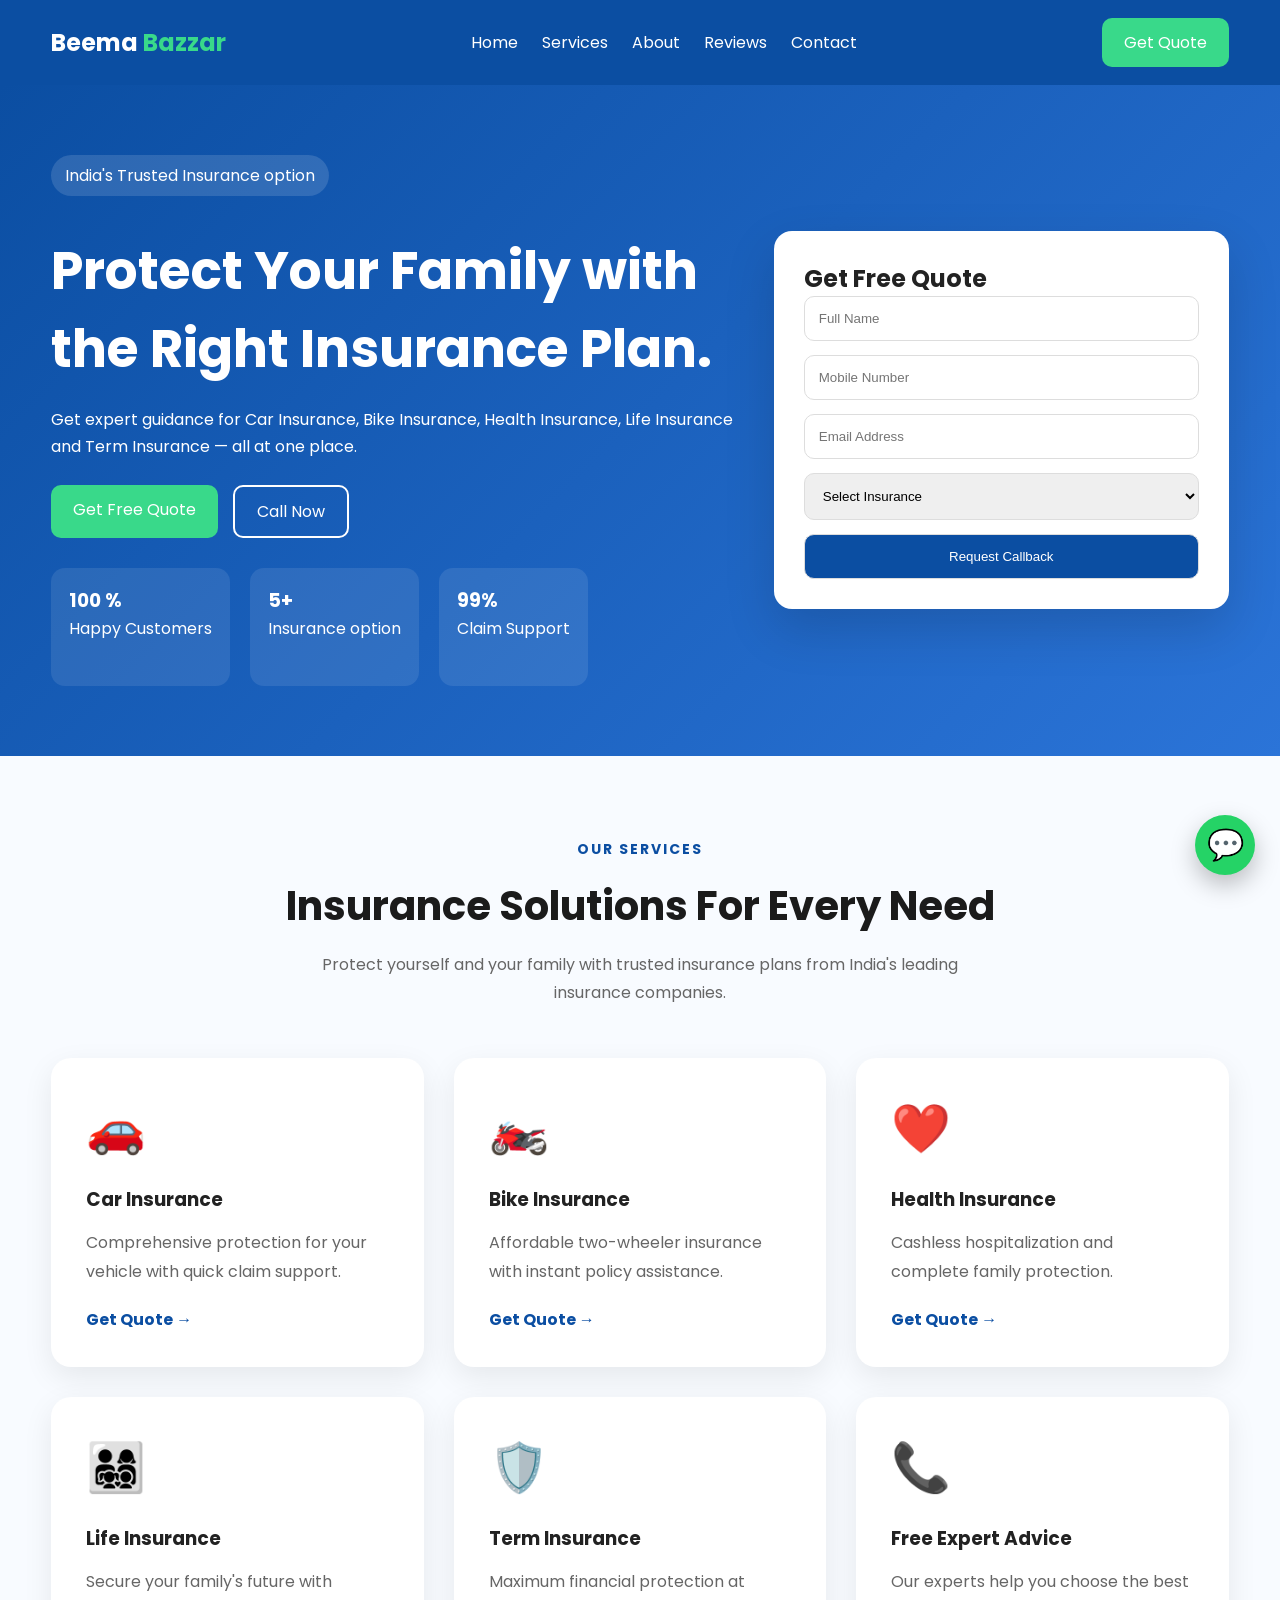
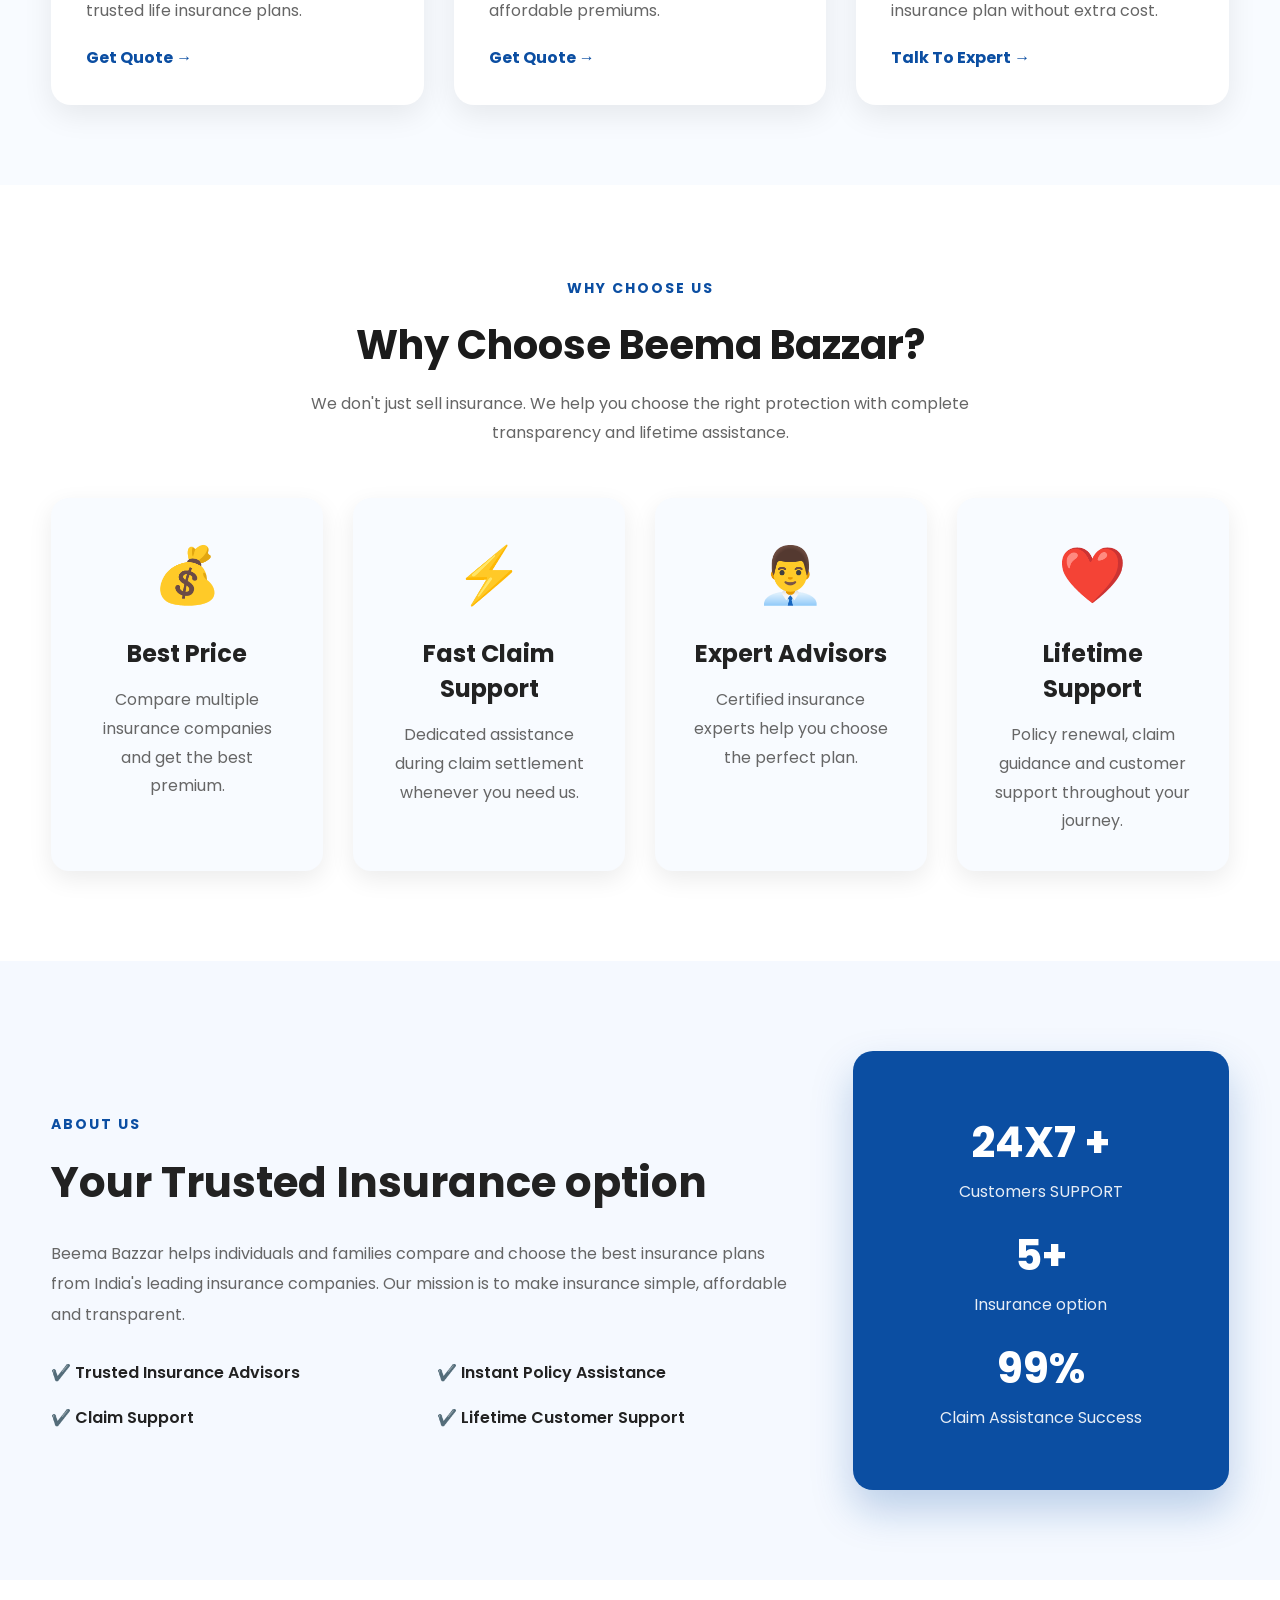
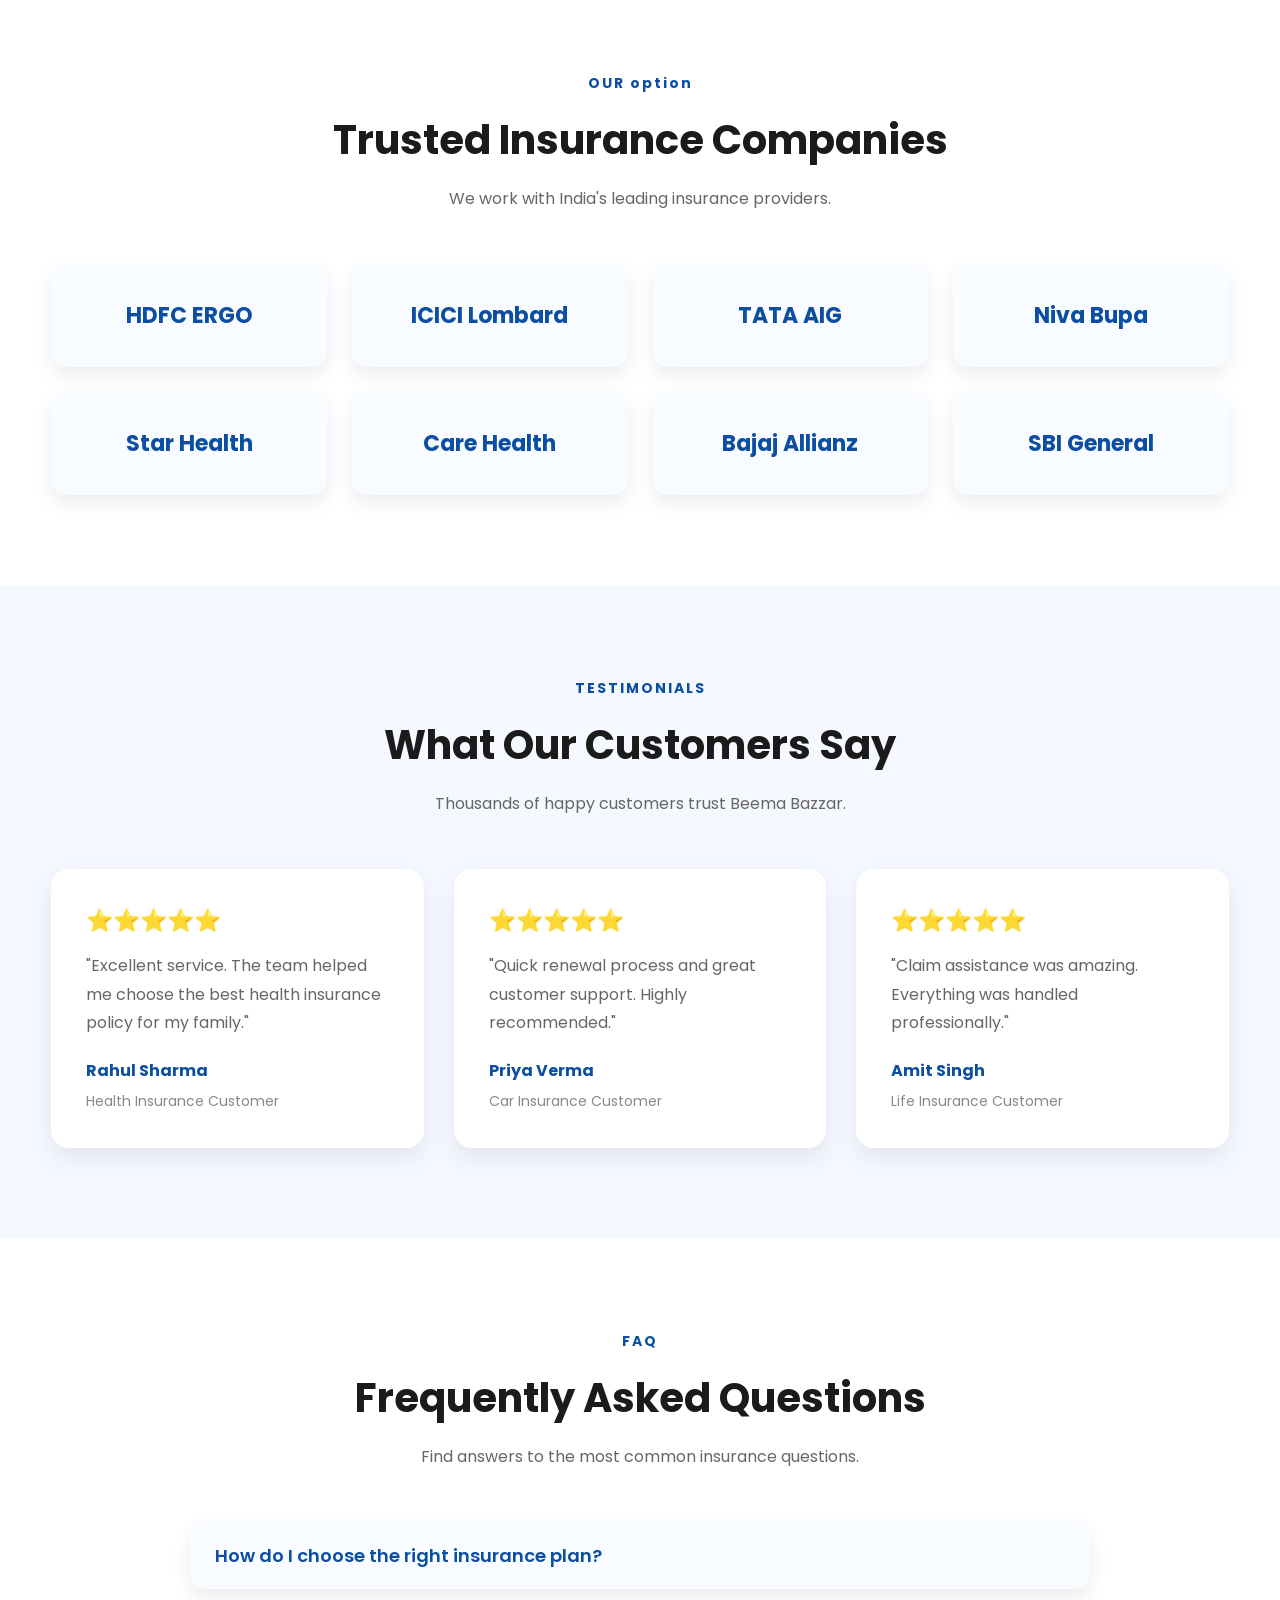
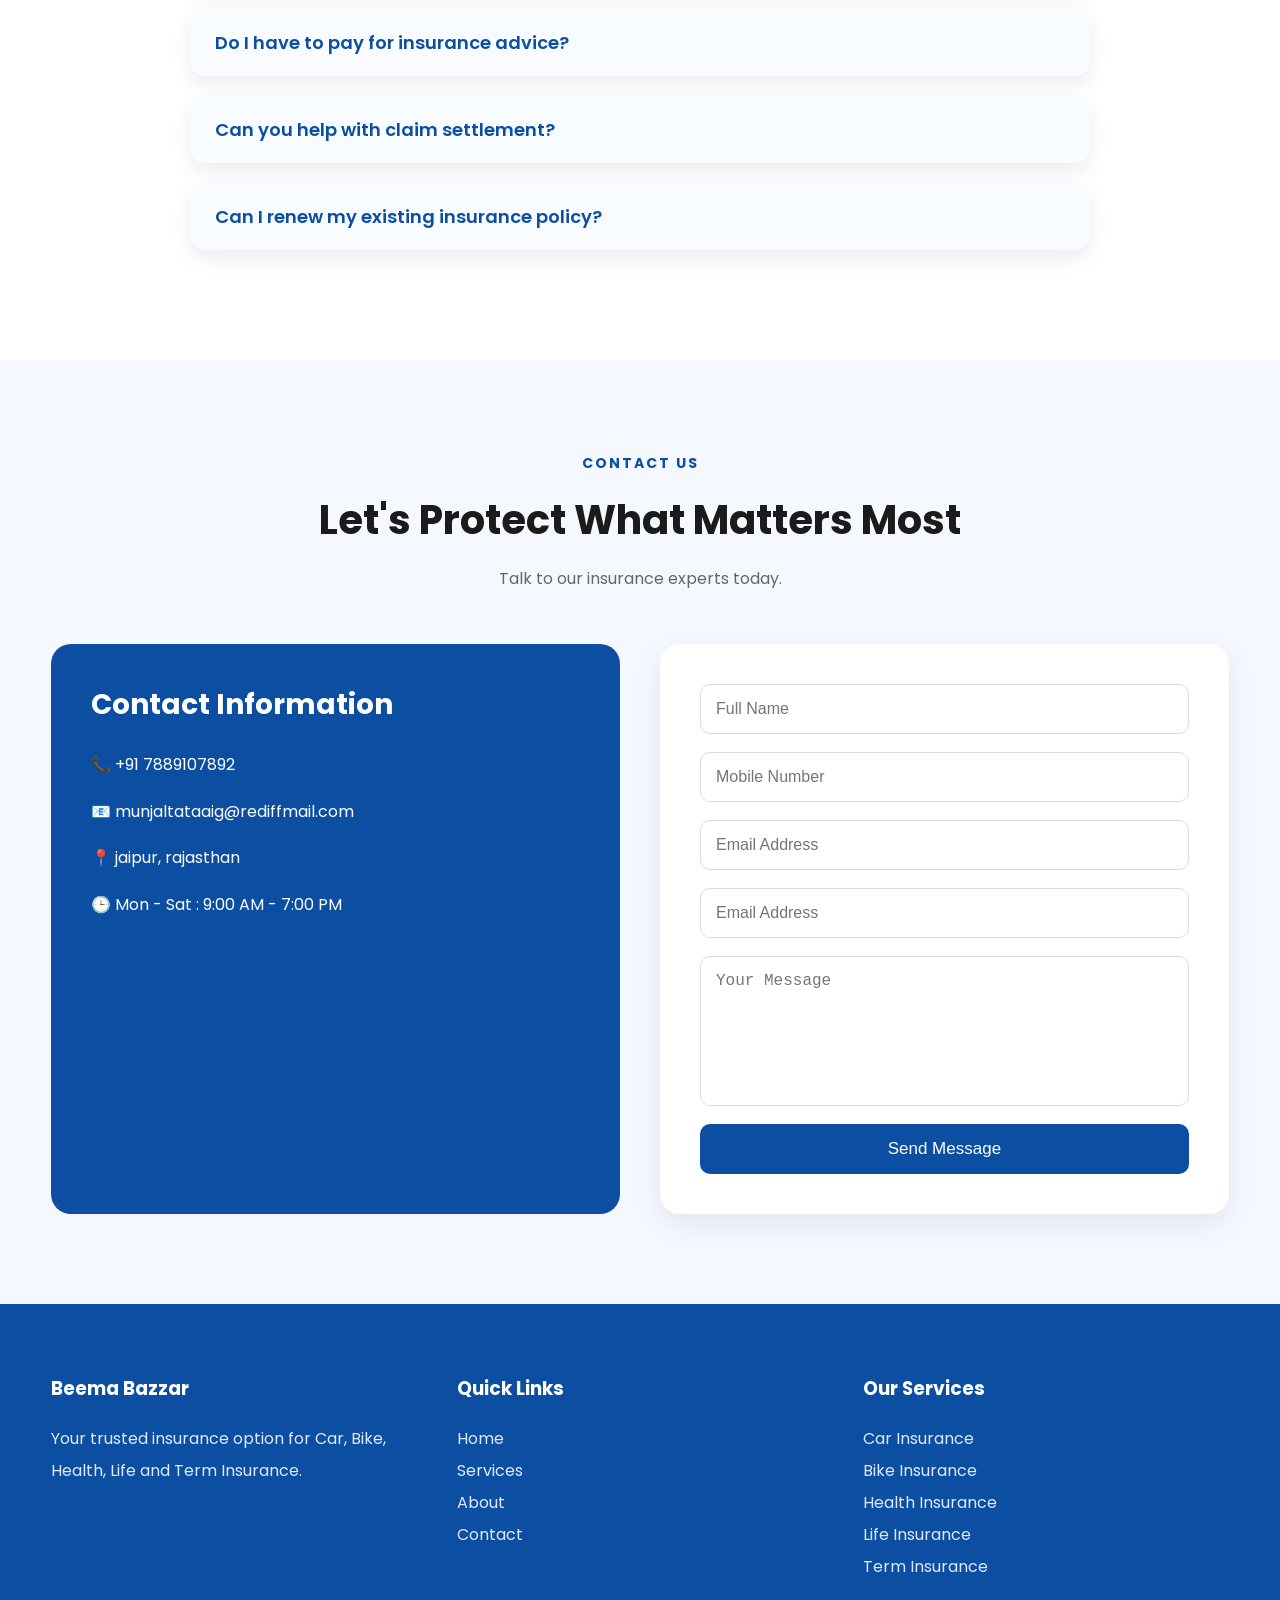
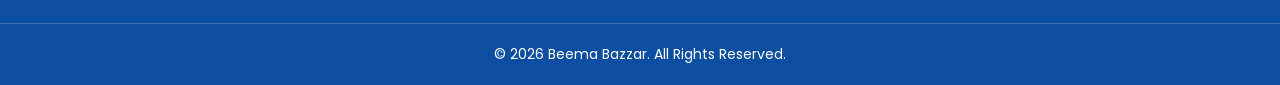
==== index.html @ 746fd1f9 "add Beema-Bazzar website" ====
<!DOCTYPE html>
<html lang="en">
<head>
<meta charset="UTF-8">
<meta name="viewport" content="width=device-width, initial-scale=1.0">

<title>Beema Bazzar | India's Trusted Insurance option</title>

<meta name="description" content="Beema Bazzar helps you compare and choose the best Car, Bike, Health, Life and Term Insurance plans with expert support.">

<link rel="preconnect" href="https://fonts.googleapis.com">
<link rel="preconnect" href="https://fonts.gstatic.com" crossorigin>

<link href="https://fonts.googleapis.com/css2?family=Poppins:wght@300;400;500;600;700;800&display=swap" rel="stylesheet">

<link rel="stylesheet" href="style.css">

<link rel="stylesheet"
href="https://cdnjs.cloudflare.com/ajax/libs/font-awesome/6.6.0/css/all.min.css">

</head>

<body>

<header>

<div class="container nav">

<div class="logo">

<h2>Beema <span>Bazzar</span></h2>

</div>

<nav>

<ul>

<li><a href="#">Home</a></li>

<li><a href="#services">Services</a></li>

<li><a href="#about">About</a></li>

<li><a href="#reviews">Reviews</a></li>

<li><a href="#contact">Contact</a></li>

</ul>

</nav>

<a href="#leadform" class="nav-btn">Get Quote</a>

</div>

</header>

<section class="hero">

<div class="container hero-container">

<div class="hero-left">

<span class="badge">

India's Trusted Insurance option

</span>

<h1>

Protect Your Family with the Right Insurance Plan.

</h1>

<p>

Get expert guidance for Car Insurance, Bike Insurance,
Health Insurance, Life Insurance and Term Insurance —
all at one place.

</p>

<div class="hero-buttons">

<a href="#leadform" class="primary-btn">

Get Free Quote

</a>

<a href="tel:+917889107892" class="secondary-btn">

Call Now

</a>

</div>

<div class="trust-box">

<div>

<h3>100 %</h3>

<p>Happy Customers</p>

</div>

<div>

<h3>5+</h3>

<p>Insurance option</p>

</div>

<div>

<h3>99%</h3>

<p>Claim Support</p>

</div>

</div>

</div>

<div class="hero-right">

<div class="lead-card" id="leadform">

<h2>Get Free Quote</h2>

<form id="leadForm">

<input
type="text"
name="name"
placeholder="Full Name"
required>

<input
type="tel"
name="mobile"
placeholder="Mobile Number"
required>

<input
type="email"
name="email"
placeholder="Email Address"
required>

<select name="insurance" required>

<option value="">Select Insurance</option>

<option>Car Insurance</option>

<option>Bike Insurance</option>

<option>Health Insurance</option>

<option>Life Insurance</option>

<option>Term Insurance</option>

</select>

<button type="submit">

Request Callback

</button>

</form>

</div>

</div>

</div>

</section>

<!-- ===========================
     Insurance Services Section
============================ -->

<section class="services" id="services">

    <div class="container">

        <div class="section-title">

            <span>OUR SERVICES</span>

            <h2>Insurance Solutions For Every Need</h2>

            <p>
                Protect yourself and your family with trusted insurance plans
                from India's leading insurance companies.
            </p>

        </div>

        <div class="service-grid">

            <div class="service-card">

                <div class="service-icon">🚗</div>

                <h3>Car Insurance</h3>

                <p>
                    Comprehensive protection for your vehicle with quick claim support.
                </p>

                <a href="#leadform">Get Quote →</a>

            </div>

            <div class="service-card">

                <div class="service-icon">🏍️</div>

                <h3>Bike Insurance</h3>

                <p>
                    Affordable two-wheeler insurance with instant policy assistance.
                </p>

                <a href="#leadform">Get Quote →</a>

            </div>

            <div class="service-card">

                <div class="service-icon">❤️</div>

                <h3>Health Insurance</h3>

                <p>
                    Cashless hospitalization and complete family protection.
                </p>

                <a href="#leadform">Get Quote →</a>

            </div>

            <div class="service-card">

                <div class="service-icon">👨‍👩‍👧‍👦</div>

                <h3>Life Insurance</h3>

                <p>
                    Secure your family's future with trusted life insurance plans.
                </p>

                <a href="#leadform">Get Quote →</a>

            </div>

            <div class="service-card">

                <div class="service-icon">🛡️</div>

                <h3>Term Insurance</h3>

                <p>
                    Maximum financial protection at affordable premiums.
                </p>

                <a href="#leadform">Get Quote →</a>

            </div>

            <div class="service-card">

                <div class="service-icon">📞</div>

                <h3>Free Expert Advice</h3>

                <p>
                    Our experts help you choose the best insurance plan without extra cost.
                </p>

                <a href="#leadform">Talk To Expert →</a>

            </div>

        </div>

    </div>

</section>

<!-- =========================
WHY CHOOSE US
========================= -->

<section class="why-us" id="about">

<div class="container">

<div class="section-title">

<span>WHY CHOOSE US</span>

<h2>Why Choose Beema Bazzar?</h2>

<p>
We don't just sell insurance. We help you choose the right protection with complete transparency and lifetime assistance.
</p>

</div>

<div class="why-grid">

<div class="why-card">
<div class="why-icon">💰</div>
<h3>Best Price</h3>
<p>Compare multiple insurance companies and get the best premium.</p>
</div>

<div class="why-card">
<div class="why-icon">⚡</div>
<h3>Fast Claim Support</h3>
<p>Dedicated assistance during claim settlement whenever you need us.</p>
</div>

<div class="why-card">
<div class="why-icon">👨‍💼</div>
<h3>Expert Advisors</h3>
<p>Certified insurance experts help you choose the perfect plan.</p>
</div>

<div class="why-card">
<div class="why-icon">❤️</div>
<h3>Lifetime Support</h3>
<p>Policy renewal, claim guidance and customer support throughout your journey.</p>
</div>

</div>

</div>

</section>
<!-- =========================
ABOUT US
========================= -->

<section class="about-us" id="about-us">

<div class="container about-container">

<div class="about-content">

<span>ABOUT US</span>

<h2>Your Trusted Insurance option</h2>

<p>

Beema Bazzar helps individuals and families compare and choose the best insurance plans from India's leading insurance companies. Our mission is to make insurance simple, affordable and transparent.

</p>

<div class="about-points">

<div>✔️ Trusted Insurance Advisors</div>

<div>✔️ Instant Policy Assistance</div>

<div>✔️ Claim Support</div>

<div>✔️ Lifetime Customer Support</div>

</div>

</div>

<div class="about-box">

<h3>24X7 +</h3>
<p>Customers SUPPORT</p>

<h3>5+</h3>
<p>Insurance option</p>

<h3>99%</h3>
<p>Claim Assistance Success</p>

</div>

</div>

</section>

<!--=========================
INSURANCE option
==========================-->

<section class="option">

<div class="container">

<div class="section-title">

<span>OUR option</span>

<h2>Trusted Insurance Companies</h2>

<p>We work with India's leading insurance providers.</p>

</div>

<div class="option-grid">

<div class="option-card">HDFC ERGO</div>

<div class="option-card">ICICI Lombard</div>

<div class="option-card">TATA AIG</div>

<div class="option-card">Niva Bupa</div>

<div class="option-card">Star Health</div>

<div class="option-card">Care Health</div>

<div class="option-card">Bajaj Allianz</div>

<div class="option-card">SBI General</div>

</div>

</div>

</section>

<!--=========================
CUSTOMER TESTIMONIALS
==========================-->

<section class="testimonials">

<div class="container">

<div class="section-title">

<span>TESTIMONIALS</span>

<h2>What Our Customers Say</h2>

<p>Thousands of happy customers trust Beema Bazzar.</p>

</div>

<div class="testimonial-grid">

<div class="testimonial-card">

<div class="stars">⭐⭐⭐⭐⭐</div>

<p>"Excellent service. The team helped me choose the best health insurance policy for my family."</p>

<h4>Rahul Sharma</h4>

<span>Health Insurance Customer</span>

</div>

<div class="testimonial-card">

<div class="stars">⭐⭐⭐⭐⭐</div>

<p>"Quick renewal process and great customer support. Highly recommended."</p>

<h4>Priya Verma</h4>

<span>Car Insurance Customer</span>

</div>

<div class="testimonial-card">

<div class="stars">⭐⭐⭐⭐⭐</div>

<p>"Claim assistance was amazing. Everything was handled professionally."</p>

<h4>Amit Singh</h4>

<span>Life Insurance Customer</span>

</div>

</div>

</div>

</section>

<!-- =========================
FAQ SECTION
========================= -->

<section class="faq" id="faq">

    <div class="container">

        <div class="section-title">

            <span>FAQ</span>

            <h2>Frequently Asked Questions</h2>

            <p>Find answers to the most common insurance questions.</p>

        </div>

        <div class="faq-container">

            <details class="faq-item">
                <summary>How do I choose the right insurance plan?</summary>
                <p>Our insurance experts compare multiple plans and recommend the best option based on your needs and budget.</p>
            </details>

            <details class="faq-item">
                <summary>Do I have to pay for insurance advice?</summary>
                <p>No. Our consultation is completely free.</p>
            </details>

            <details class="faq-item">
                <summary>Can you help with claim settlement?</summary>
                <p>Yes. We provide complete claim assistance from start to finish.</p>
            </details>

            <details class="faq-item">
                <summary>Can I renew my existing insurance policy?</summary>
                <p>Yes. We can help renew your existing insurance quickly and easily.</p>
            </details>

        </div>

    </div>

</section>

<!--=========================
CONTACT SECTION
==========================-->

<section class="contact" id="contact">

<div class="container">

<div class="section-title">

<span>CONTACT US</span>

<h2>Let's Protect What Matters Most</h2>

<p>Talk to our insurance experts today.</p>

</div>

<div class="contact-grid">

<div class="contact-info">

<h3>Contact Information</h3>

<p>📞 +91 7889107892</p>

<p>📧 munjaltataaig@rediffmail.com</p>

<p>📍 jaipur, rajasthan</p>

<p>🕒 Mon - Sat : 9:00 AM - 7:00 PM</p>

</div>

<div class="contact-form">

<form>

<input type="text" placeholder="Full Name">

<input type="tel" placeholder="Mobile Number">

<input type="email" placeholder="Email Address" required>

<input type="email" placeholder="Email Address">

<textarea placeholder="Your Message"></textarea>

<button type="submit">Send Message</button>

</form>

</div>

</div>

</div>

</section>

<!-- =========================
FOOTER
========================= -->

<footer class="footer">

    <div class="container footer-grid">

        <div>
            <h3>Beema Bazzar</h3>
            <p>
                Your trusted insurance option for Car, Bike, Health, Life and
                Term Insurance.
            </p>
        </div>

        <div>
            <h3>Quick Links</h3>
            <ul>
                <li><a href="#">Home</a></li>
                <li><a href="#services">Services</a></li>
                <li><a href="#about">About</a></li>
                <li><a href="#contact">Contact</a></li>
            </ul>
        </div>

        <div>
            <h3>Our Services</h3>
            <ul>
                <li>Car Insurance</li>
                <li>Bike Insurance</li>
                <li>Health Insurance</li>
                <li>Life Insurance</li>
                <li>Term Insurance</li>
            </ul>
        </div>

    </div>

    <div class="copyright">
        © 2026 Beema Bazzar. All Rights Reserved.
    </div>

</footer>

<a href="https://wa.me/917889107892" class="whatsapp-btn" target="_blank">
    💬
</a>
<script src="script.js"></script>
</body>
    
</html>
---- style.css ----
*{margin:0;padding:0;box-sizing:border-box}
body{font-family:Poppins,sans-serif;background:#f5f9ff;color:#222}
.container{width:min(1200px,92%);margin:auto}
header{position:sticky;top:0;background:#0b4ea2;color:#fff;padding:18px 0}
.nav{display:flex;justify-content:space-between;align-items:center}
.logo span{color:#39d98a}
nav ul{display:flex;gap:24px;list-style:none}
nav a{text-decoration:none;color:#fff}
.nav-btn,.primary-btn,button{background:#39d98a;color:#fff;padding:12px 22px;border:none;border-radius:10px;text-decoration:none;cursor:pointer}
.hero{padding:70px 0;background:linear-gradient(135deg,#0b4ea2,#2b74d8)}
.hero-container{display:grid;grid-template-columns:1.2fr .8fr;gap:40px;align-items:center}
.hero-left{color:#fff}
.badge{display:inline-block;background:#ffffff22;padding:8px 14px;border-radius:30px;margin-bottom:18px}
.hero h1{font-size:52px;margin:18px 0}
.hero p{line-height:1.7;margin-bottom:25px}
.hero-buttons{display:flex;gap:15px;margin-bottom:30px}
.secondary-btn{border:2px solid #fff;color:#fff;padding:12px 22px;border-radius:10px;text-decoration:none}
.trust-box{display:flex;gap:20px}
.trust-box div{background:#ffffff18;padding:18px;border-radius:14px}
.lead-card{background:#fff;padding:30px;border-radius:18px;box-shadow:0 20px 50px rgba(0,0,0,.15)}
.lead-card form{display:flex;flex-direction:column;gap:14px}
input,select,button{padding:14px;border:1px solid #ddd;border-radius:10px}
button{background:#0b4ea2}
@media(max-width:900px){.hero-container{grid-template-columns:1fr}nav{display:none}.hero h1{font-size:36px}}/* ==========================
   SERVICES SECTION
========================== */

.services{
    padding:80px 0;
    background:#f8fbff;
}

.section-title{
    text-align:center;
    margin-bottom:50px;
}

.section-title span{
    color:#0b4ea2;
    font-weight:700;
    letter-spacing:2px;
    font-size:14px;
}

.section-title h2{
    font-size:40px;
    margin:15px 0;
    color:#1b1b1b;
}

.section-title p{
    color:#666;
    max-width:700px;
    margin:auto;
    line-height:1.8;
}

.service-grid{
    display:grid;
    grid-template-columns:repeat(auto-fit,minmax(280px,1fr));
    gap:30px;
}

.service-card{
    background:white;
    padding:35px;
    border-radius:20px;
    transition:.35s;
    box-shadow:0 10px 30px rgba(0,0,0,.08);
}

.service-card:hover{
    transform:translateY(-10px);
    box-shadow:0 20px 45px rgba(11,78,162,.20);
}

.service-icon{
    font-size:48px;
    margin-bottom:20px;
}

.service-card h3{
    margin-bottom:15px;
}

.service-card p{
    color:#666;
    line-height:1.8;
    margin-bottom:20px;
}

.service-card a{
    color:#0b4ea2;
    text-decoration:none;
    font-weight:700;
}/*=========================
WHY CHOOSE US
=========================*/

.why-us{
    padding:90px 0;
    background:#ffffff;
}

.why-grid{
    display:grid;
    grid-template-columns:repeat(auto-fit,minmax(250px,1fr));
    gap:30px;
    margin-top:50px;
}

.why-card{
    background:#f8fbff;
    padding:35px;
    border-radius:18px;
    text-align:center;
    transition:0.35s;
    box-shadow:0 8px 25px rgba(0,0,0,.08);
}

.why-card:hover{
    transform:translateY(-10px);
    box-shadow:0 20px 40px rgba(11,78,162,.18);
}

.why-icon{
    font-size:55px;
    margin-bottom:20px;
}

.why-card h3{
    margin-bottom:15px;
    font-size:24px;
}

.why-card p{
    color:#666;
    line-height:1.8;
}/*=========================
ABOUT US
=========================*/

.about-us{
    padding:90px 0;
    background:#f5f9ff;
}

.about-container{
    display:grid;
    grid-template-columns:2fr 1fr;
    gap:50px;
    align-items:center;
}

.about-content span{
    color:#0b4ea2;
    font-weight:700;
    letter-spacing:2px;
    font-size:14px;
}

.about-content h2{
    font-size:42px;
    margin:15px 0 25px;
    color:#222;
}

.about-content p{
    color:#666;
    line-height:1.9;
    margin-bottom:30px;
}

.about-points{
    display:grid;
    grid-template-columns:repeat(2,1fr);
    gap:20px;
    font-weight:600;
}

.about-box{
    background:#0b4ea2;
    color:#fff;
    padding:40px;
    border-radius:20px;
    text-align:center;
    box-shadow:0 20px 40px rgba(11,78,162,.25);
}

.about-box h3{
    font-size:42px;
    margin:20px 0 5px;
}

.about-box p{
    margin-bottom:20px;
    opacity:.9;
}

@media(max-width:768px){

.about-container{
    grid-template-columns:1fr;
}

.about-points{
    grid-template-columns:1fr;
}

}/*=========================
INSURANCE option
=========================*/

.option{

padding:90px 0;

background:#ffffff;

}

.option-grid{

display:grid;

grid-template-columns:repeat(auto-fit,minmax(220px,1fr));

gap:25px;

margin-top:50px;

}

.option-card{

background:#f8fbff;

padding:35px;

border-radius:15px;

text-align:center;

font-size:22px;

font-weight:700;

color:#0b4ea2;

transition:.3s;

box-shadow:0 8px 20px rgba(0,0,0,.08);

}

.option-card:hover{

transform:translateY(-8px);

background:#0b4ea2;

color:#fff;

}/*=========================
TESTIMONIALS
=========================*/

.testimonials{
    padding:90px 0;
    background:#f5f9ff;
}

.testimonial-grid{
    display:grid;
    grid-template-columns:repeat(auto-fit,minmax(320px,1fr));
    gap:30px;
    margin-top:50px;
}

.testimonial-card{
    background:#fff;
    padding:35px;
    border-radius:18px;
    box-shadow:0 10px 25px rgba(0,0,0,.08);
    transition:.3s;
}

.testimonial-card:hover{
    transform:translateY(-8px);
    box-shadow:0 18px 40px rgba(11,78,162,.18);
}

.stars{
    font-size:22px;
    margin-bottom:15px;
}

.testimonial-card p{
    color:#666;
    line-height:1.8;
    margin-bottom:20px;
}

.testimonial-card h4{
    color:#0b4ea2;
    margin-bottom:5px;
}

.testimonial-card span{
    color:#888;
    font-size:14px;
}/*=========================
FAQ SECTION
=========================*/

.faq{
    padding:90px 0;
    background:#ffffff;
}

.faq-container{
    max-width:900px;
    margin:50px auto 0;
}

.faq-item{
    background:#f8fbff;
    border-radius:15px;
    margin-bottom:20px;
    padding:20px 25px;
    box-shadow:0 8px 20px rgba(0,0,0,.08);
}

.faq-item summary{
    cursor:pointer;
    font-size:18px;
    font-weight:600;
    color:#0b4ea2;
    list-style:none;
}

.faq-item summary::-webkit-details-marker{
    display:none;
}

.faq-item p{
    margin-top:15px;
    color:#666;
    line-height:1.8;
}/*=========================
CONTACT SECTION
=========================*/

.contact{

padding:90px 0;

background:#f5f9ff;

}

.contact-grid{

display:grid;

grid-template-columns:1fr 1fr;

gap:40px;

margin-top:50px;

}

.contact-info{

background:#0b4ea2;

color:#fff;

padding:40px;

border-radius:20px;

}

.contact-info h3{

margin-bottom:25px;

font-size:28px;

}

.contact-info p{

margin-bottom:18px;

line-height:1.8;

}

.contact-form{

background:#fff;

padding:40px;

border-radius:20px;

box-shadow:0 10px 30px rgba(0,0,0,.08);

}

.contact-form form{

display:flex;

flex-direction:column;

gap:18px;

}

.contact-form input,
.contact-form textarea{

padding:15px;

border:1px solid #ddd;

border-radius:10px;

font-size:16px;

}

.contact-form textarea{

height:150px;

resize:none;

}

.contact-form button{

background:#0b4ea2;

color:#fff;

border:none;

padding:15px;

font-size:17px;

border-radius:10px;

cursor:pointer;

}

.contact-form button:hover{

background:#083d81;

}

@media(max-width:768px){

.contact-grid{

grid-template-columns:1fr;

}

}/*=========================
FOOTER
=========================*/

.footer{
    background:#0b4ea2;
    color:#fff;
    padding:70px 0 20px;
}

.footer-grid{
    display:grid;
    grid-template-columns:repeat(auto-fit,minmax(250px,1fr));
    gap:40px;
}

.footer h3{
    margin-bottom:20px;
}

.footer p,
.footer li,
.footer a{
    color:#dfe9ff;
    text-decoration:none;
    line-height:2;
    list-style:none;
}

.footer ul{
    padding:0;
}

.copyright{
    text-align:center;
    margin-top:40px;
    padding-top:20px;
    border-top:1px solid rgba(255,255,255,.2);
    font-size:14px;
}/*=========================
WHATSAPP BUTTON
=========================*/

.whatsapp-btn{
    position:fixed;
    right:25px;
    bottom:25px;
    width:60px;
    height:60px;
    background:#25D366;
    color:#fff;
    text-decoration:none;
    border-radius:50%;
    display:flex;
    align-items:center;
    justify-content:center;
    font-size:30px;
    box-shadow:0 10px 25px rgba(0,0,0,.25);
    z-index:9999;
    transition:.3s;
}

.whatsapp-btn:hover{
    transform:scale(1.1);
}
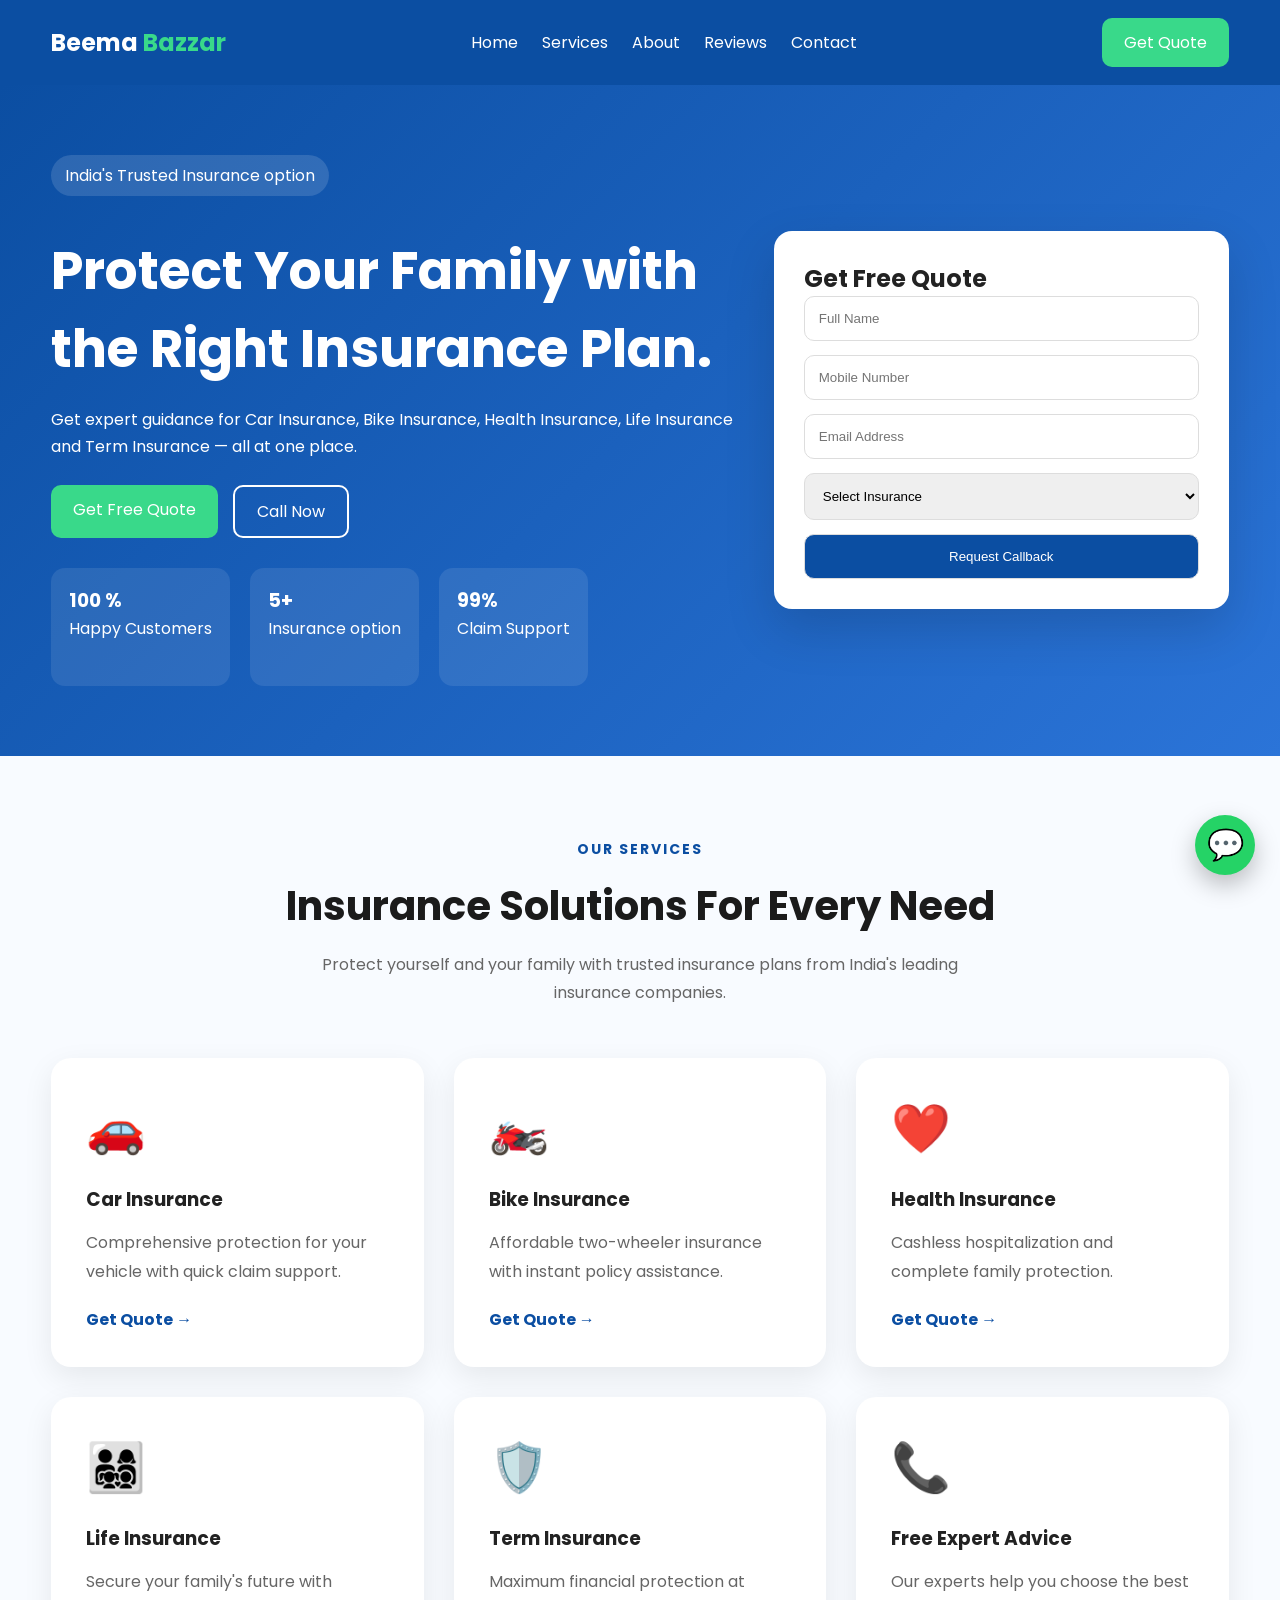
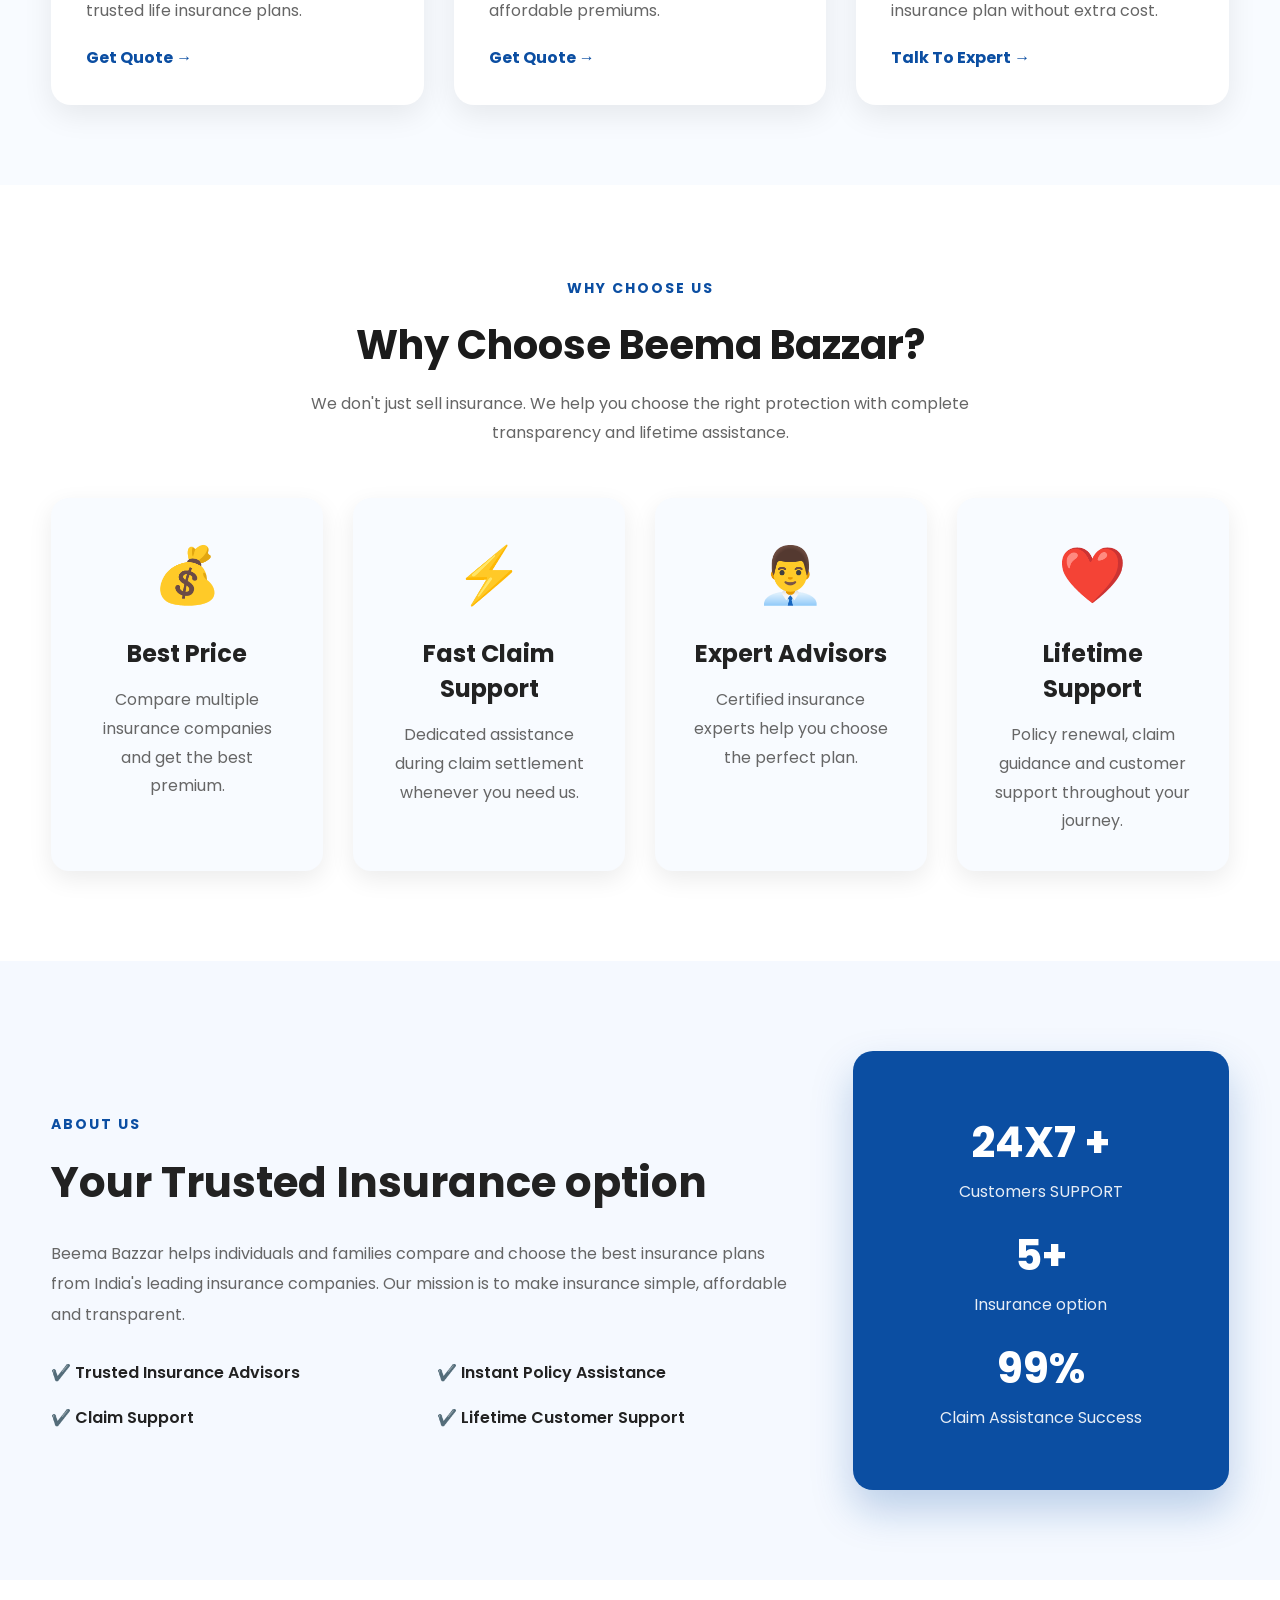
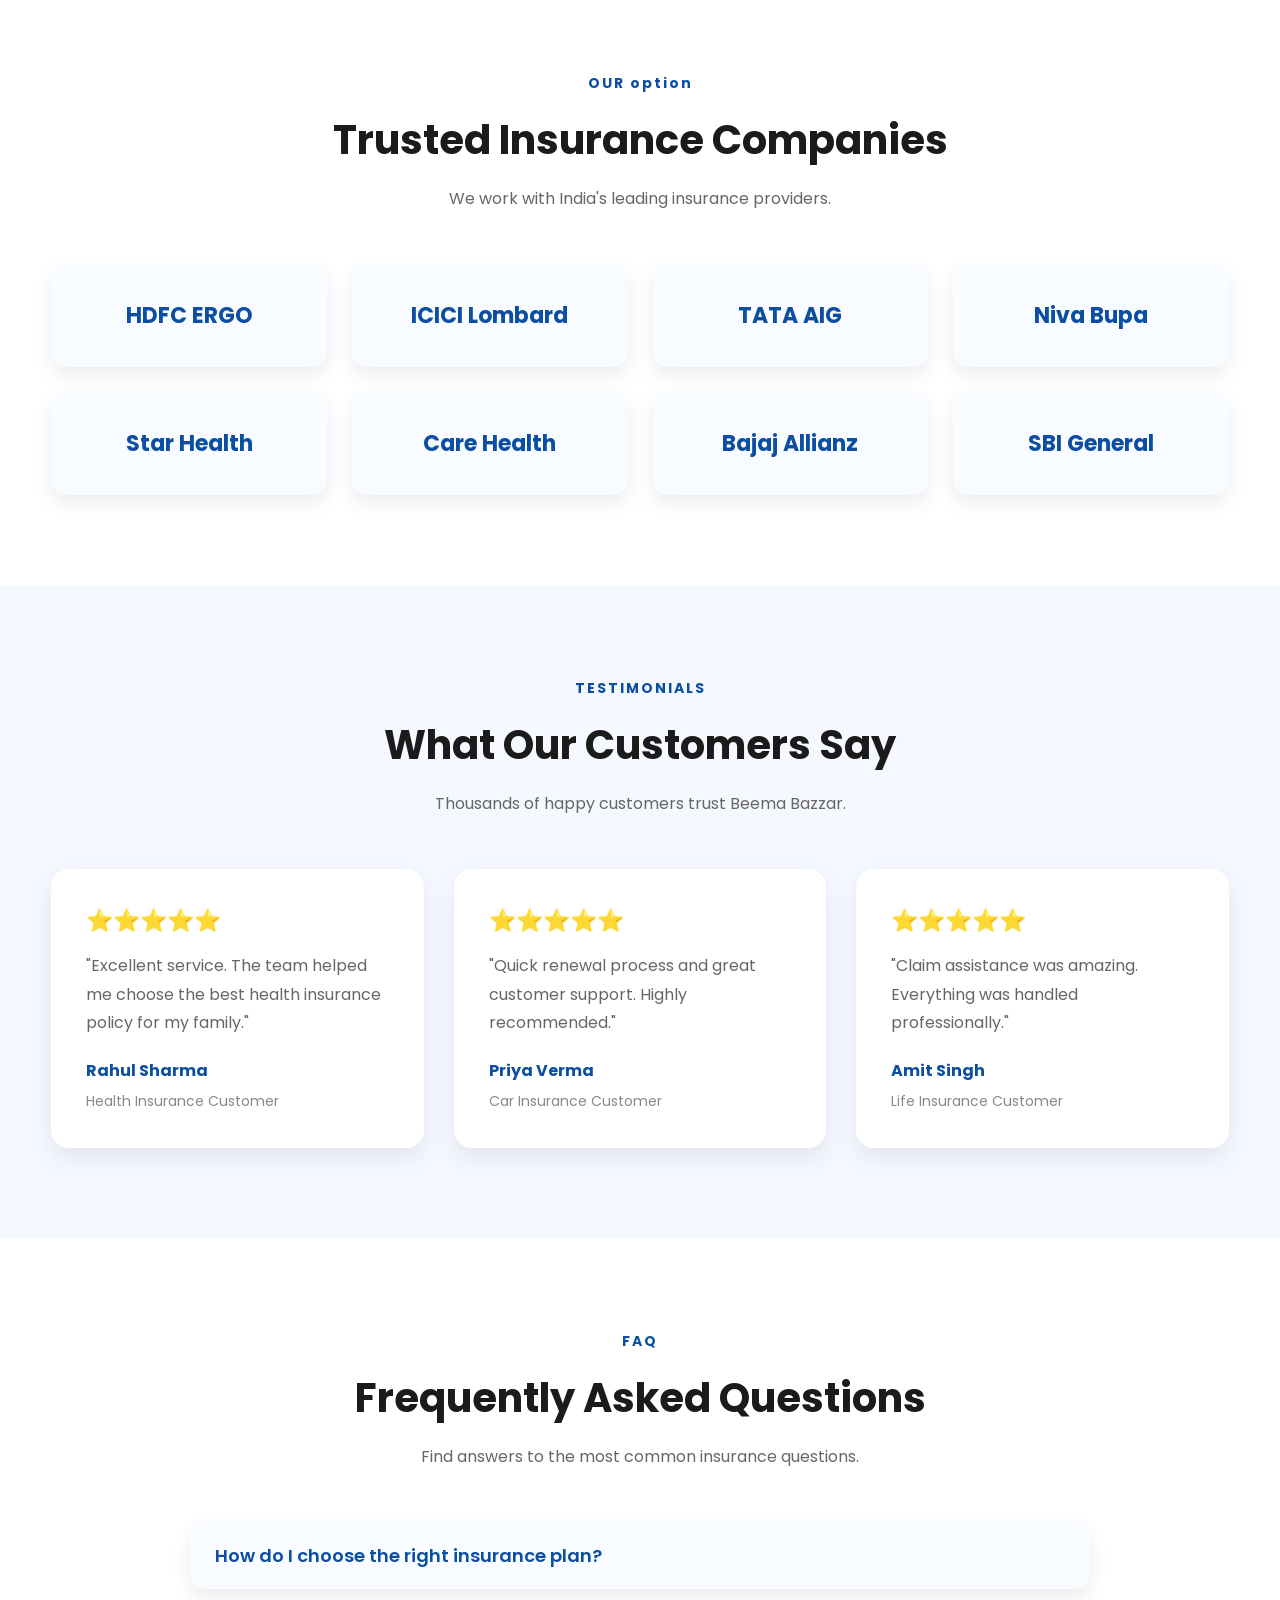
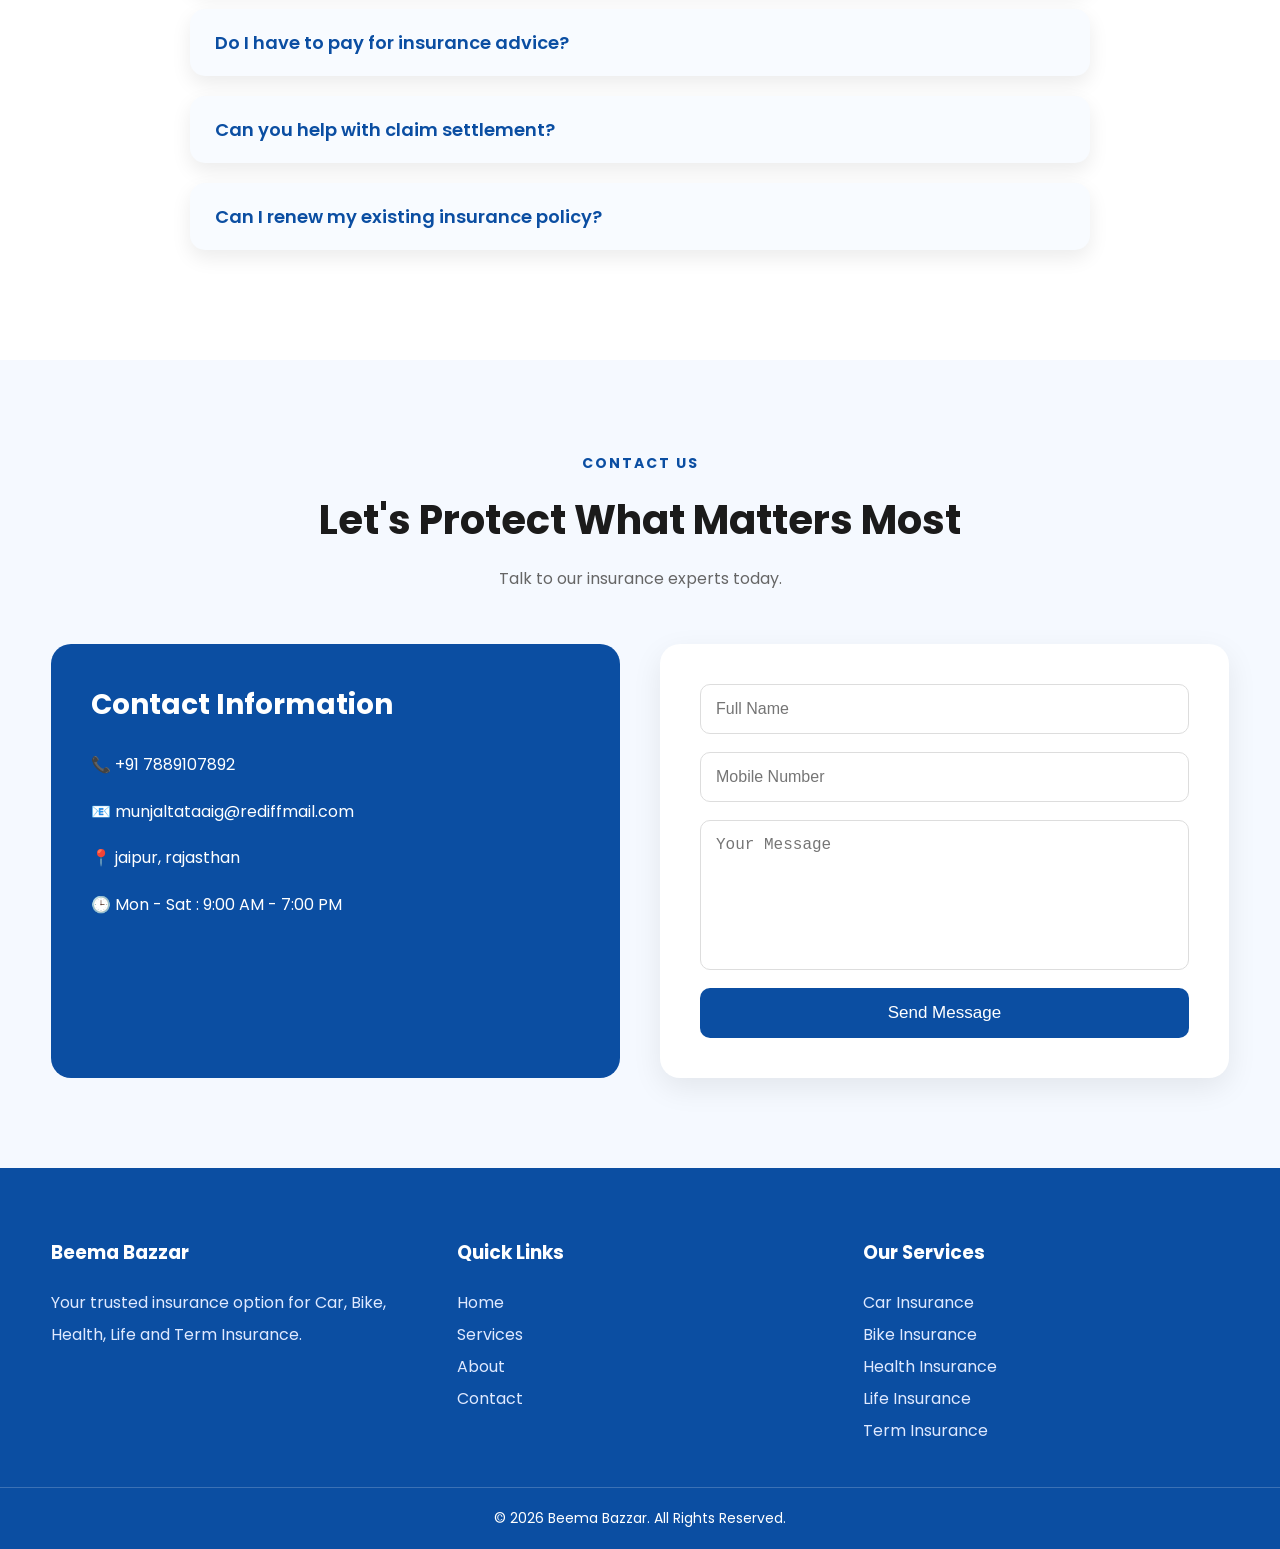
==== commit 5b0af6c9: "Removed duplicate email fields" ====
--- a/index.html
+++ b/index.html
@@ -592,10 +592,6 @@
 <input type="text" placeholder="Full Name">
 
 <input type="tel" placeholder="Mobile Number">
-
-<input type="email" placeholder="Email Address" required>
-
-<input type="email" placeholder="Email Address">
 
 <textarea placeholder="Your Message"></textarea>
 
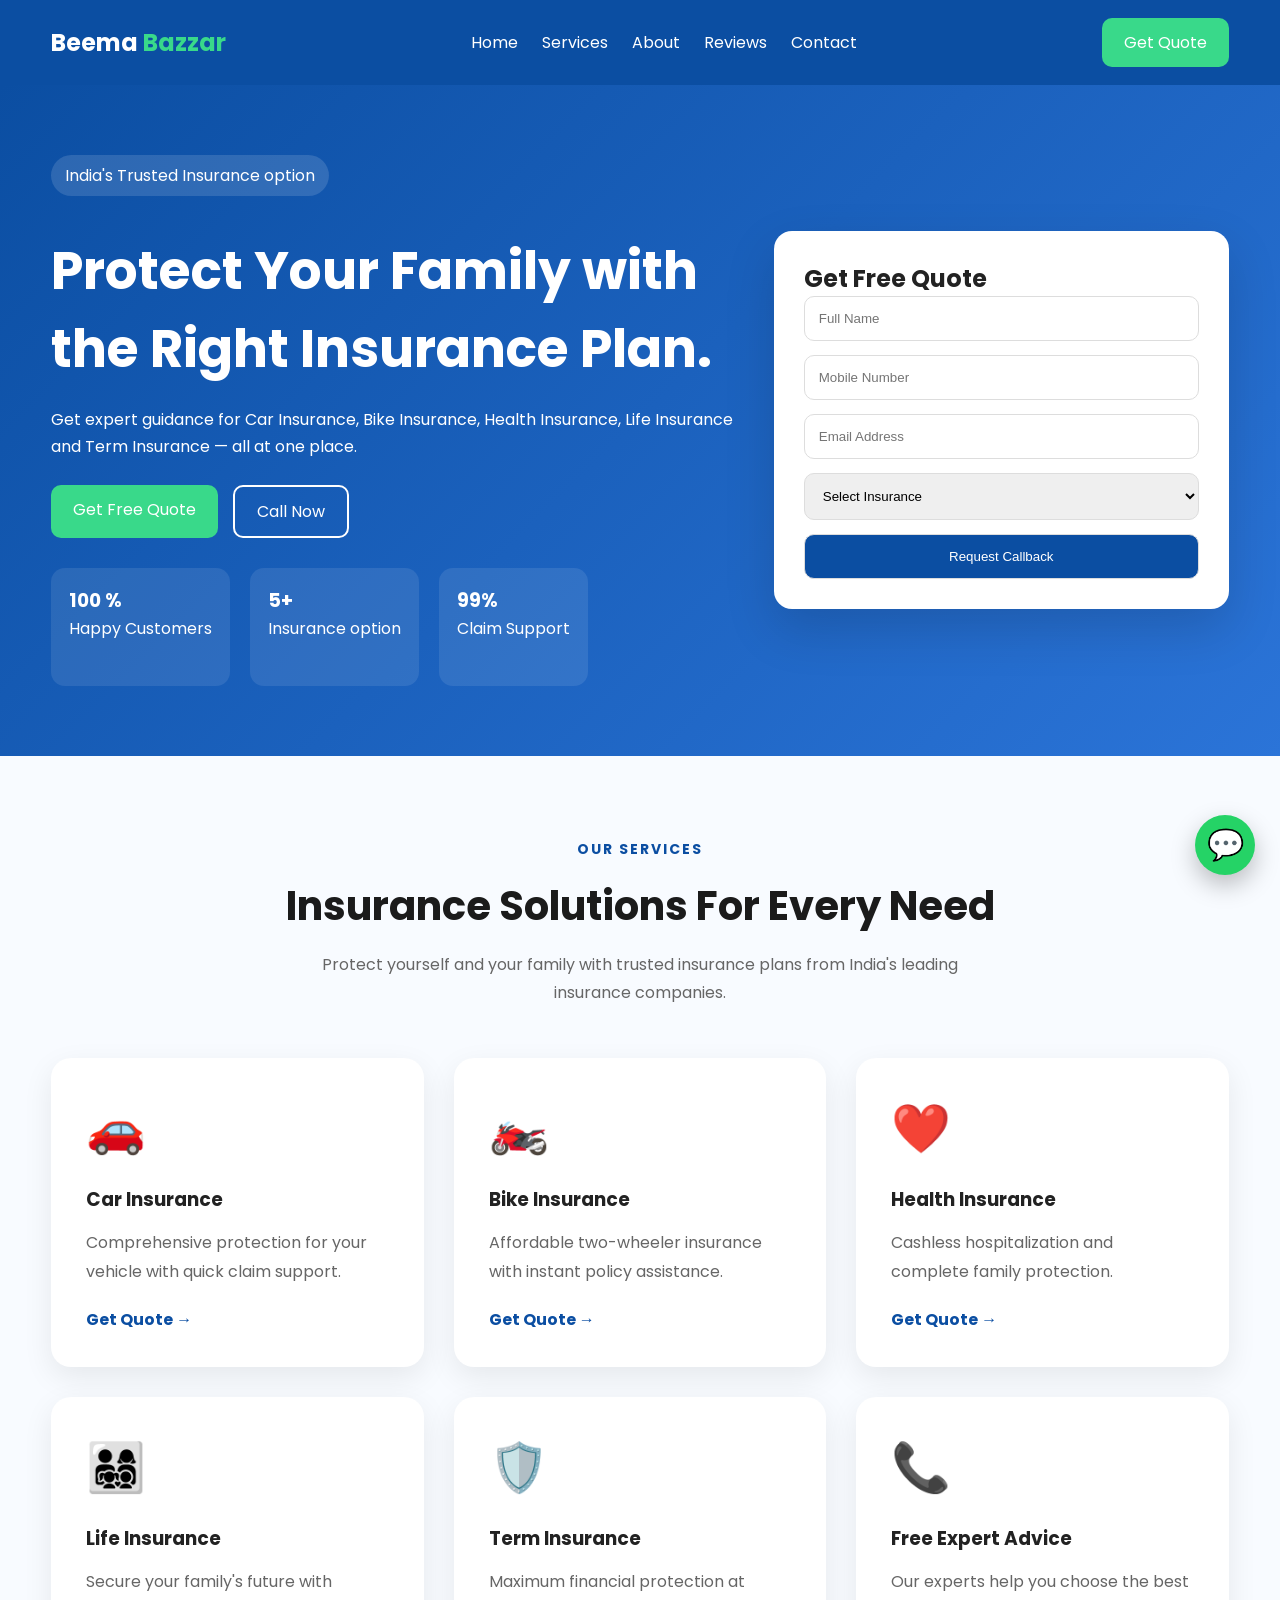
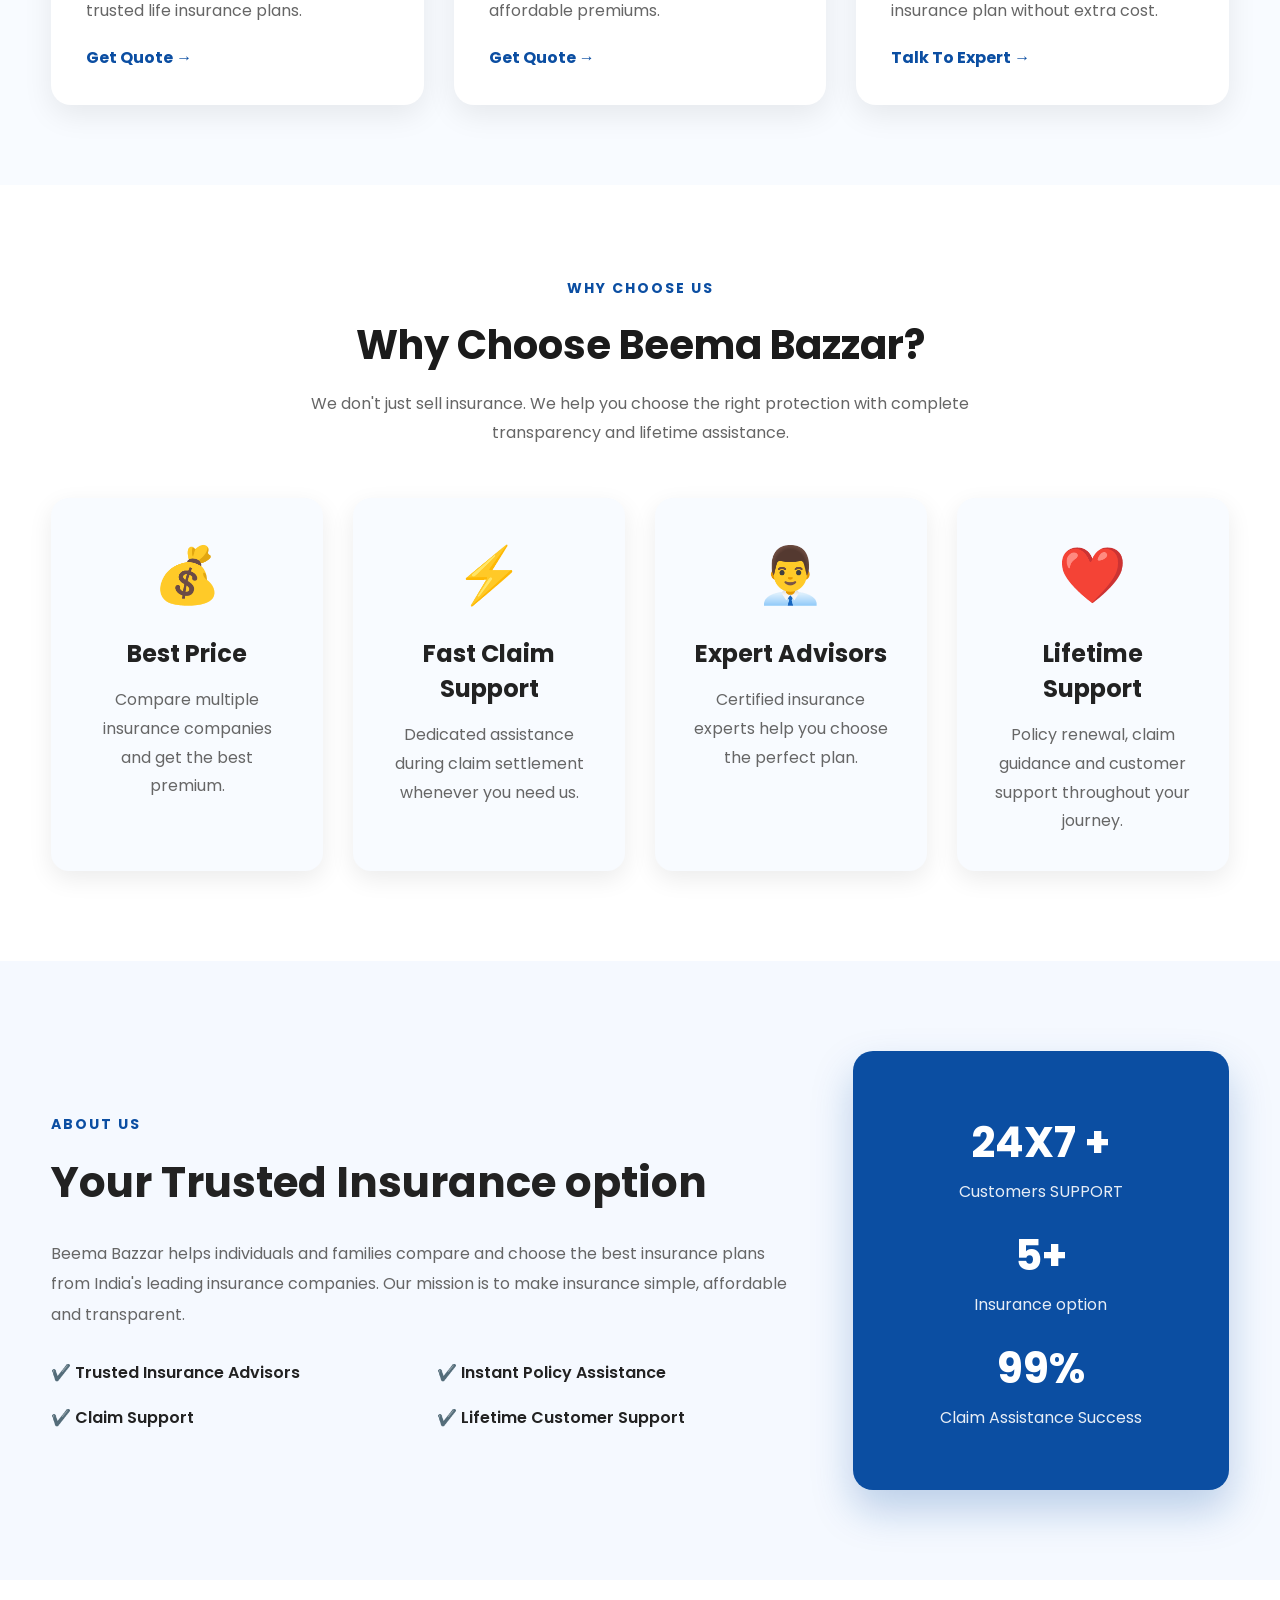
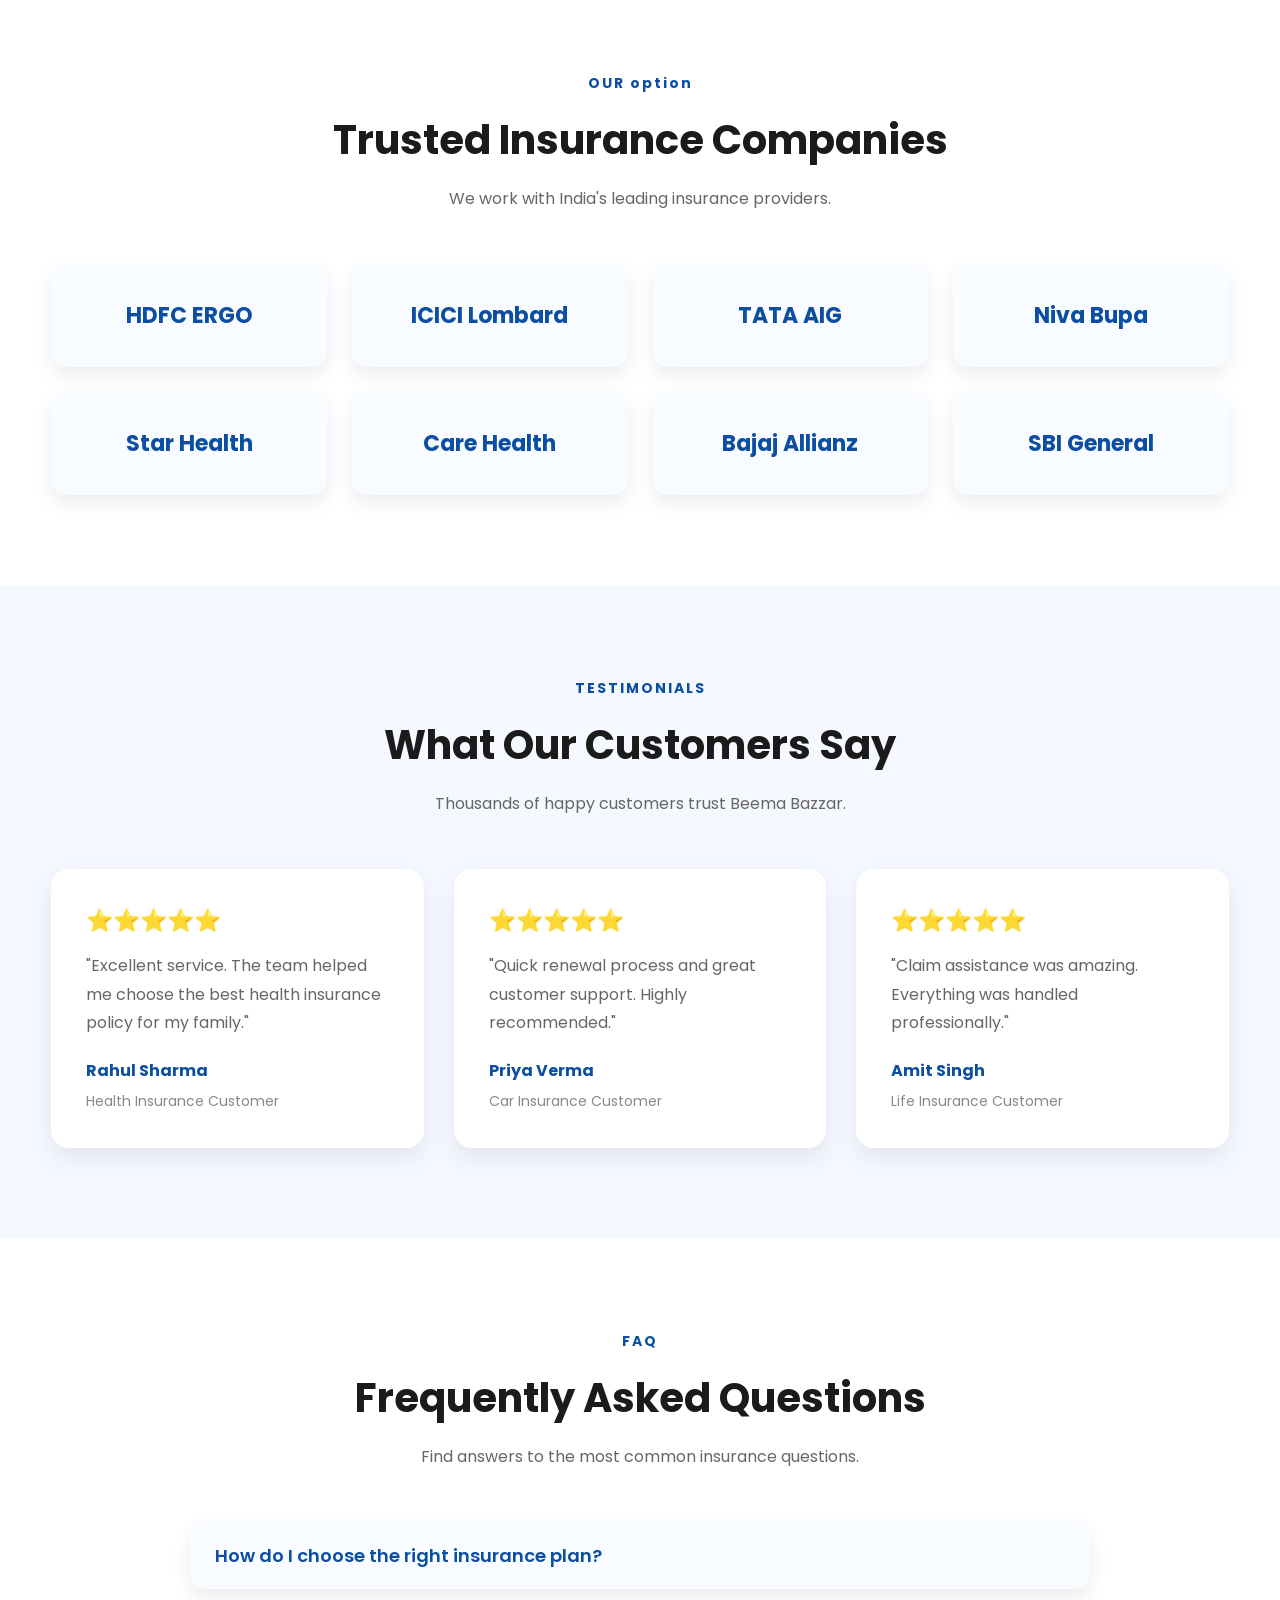
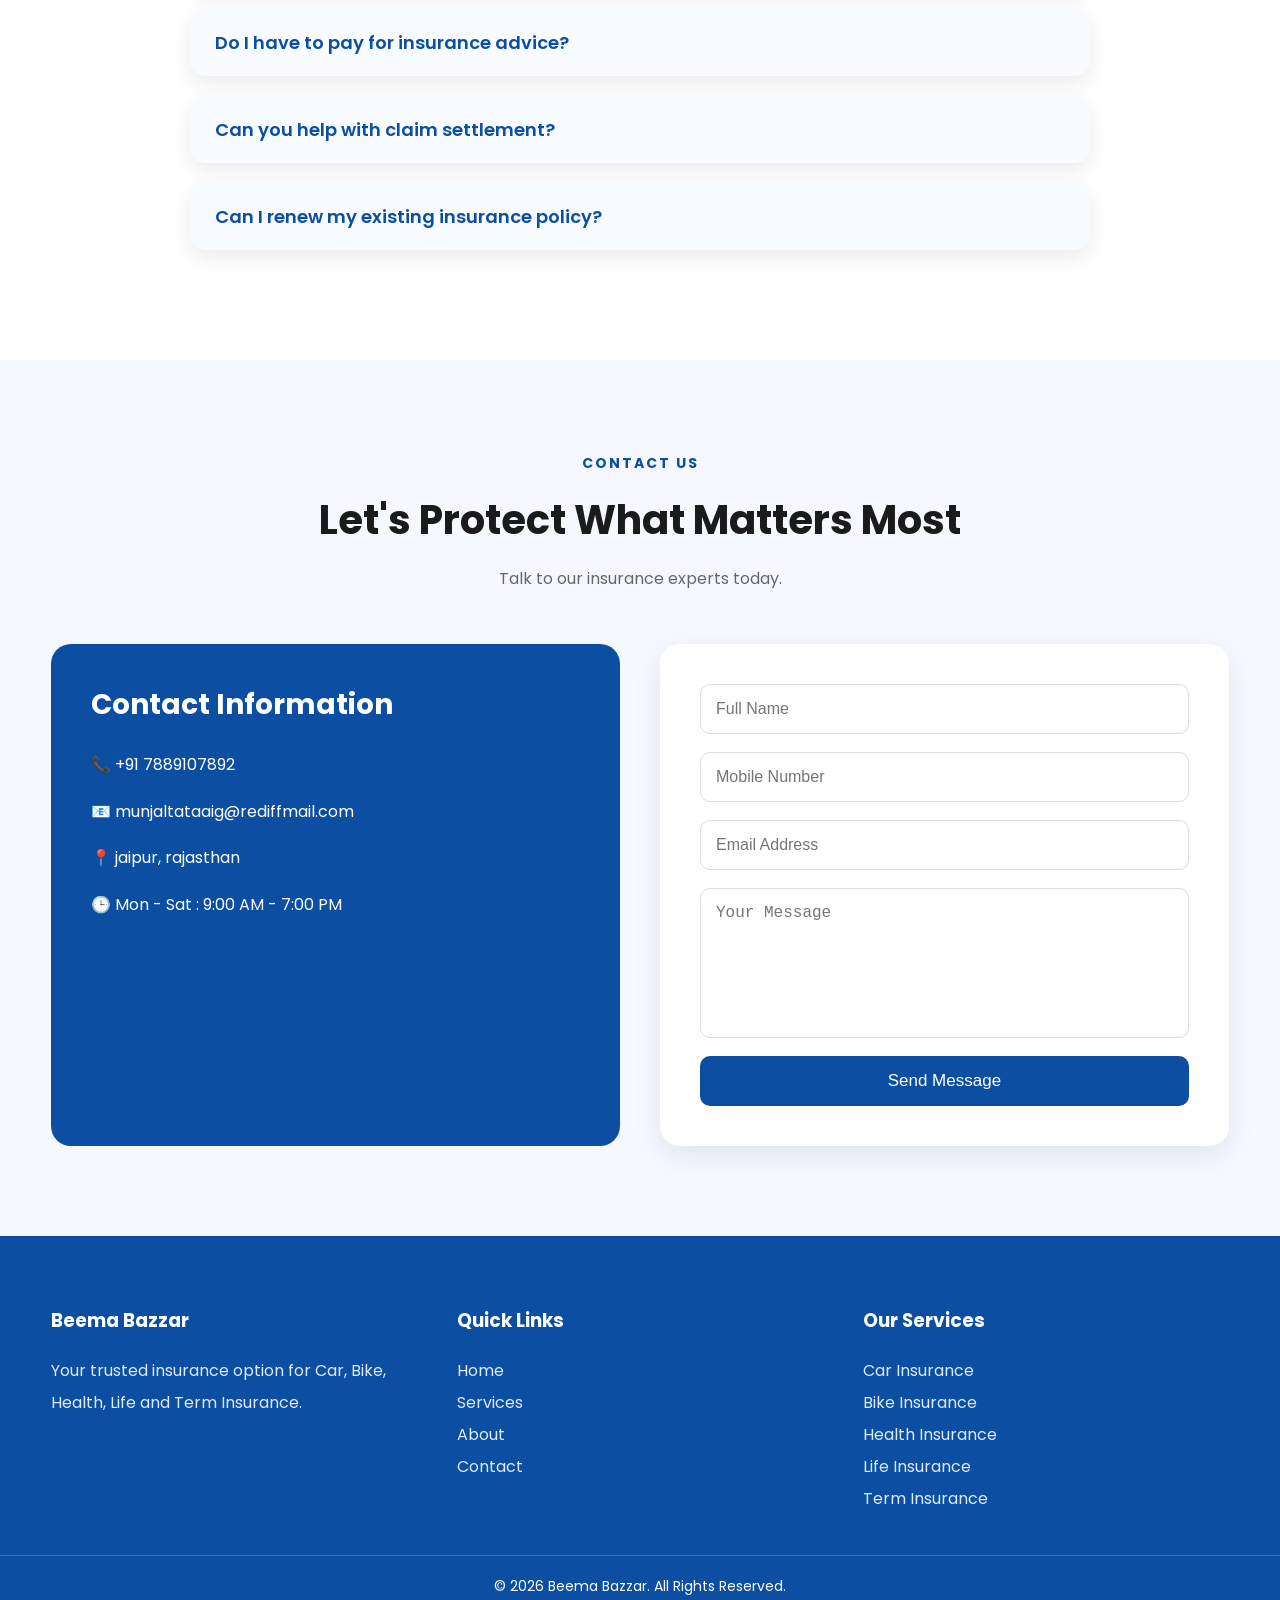
==== commit fe74b5ef: "Add email field to contact form" ====
--- a/index.html
+++ b/index.html
@@ -592,6 +592,10 @@
 <input type="text" placeholder="Full Name">
 
 <input type="tel" placeholder="Mobile Number">
+
+<input
+type="email"
+placeholder="Email Address">
 
 <textarea placeholder="Your Message"></textarea>
 
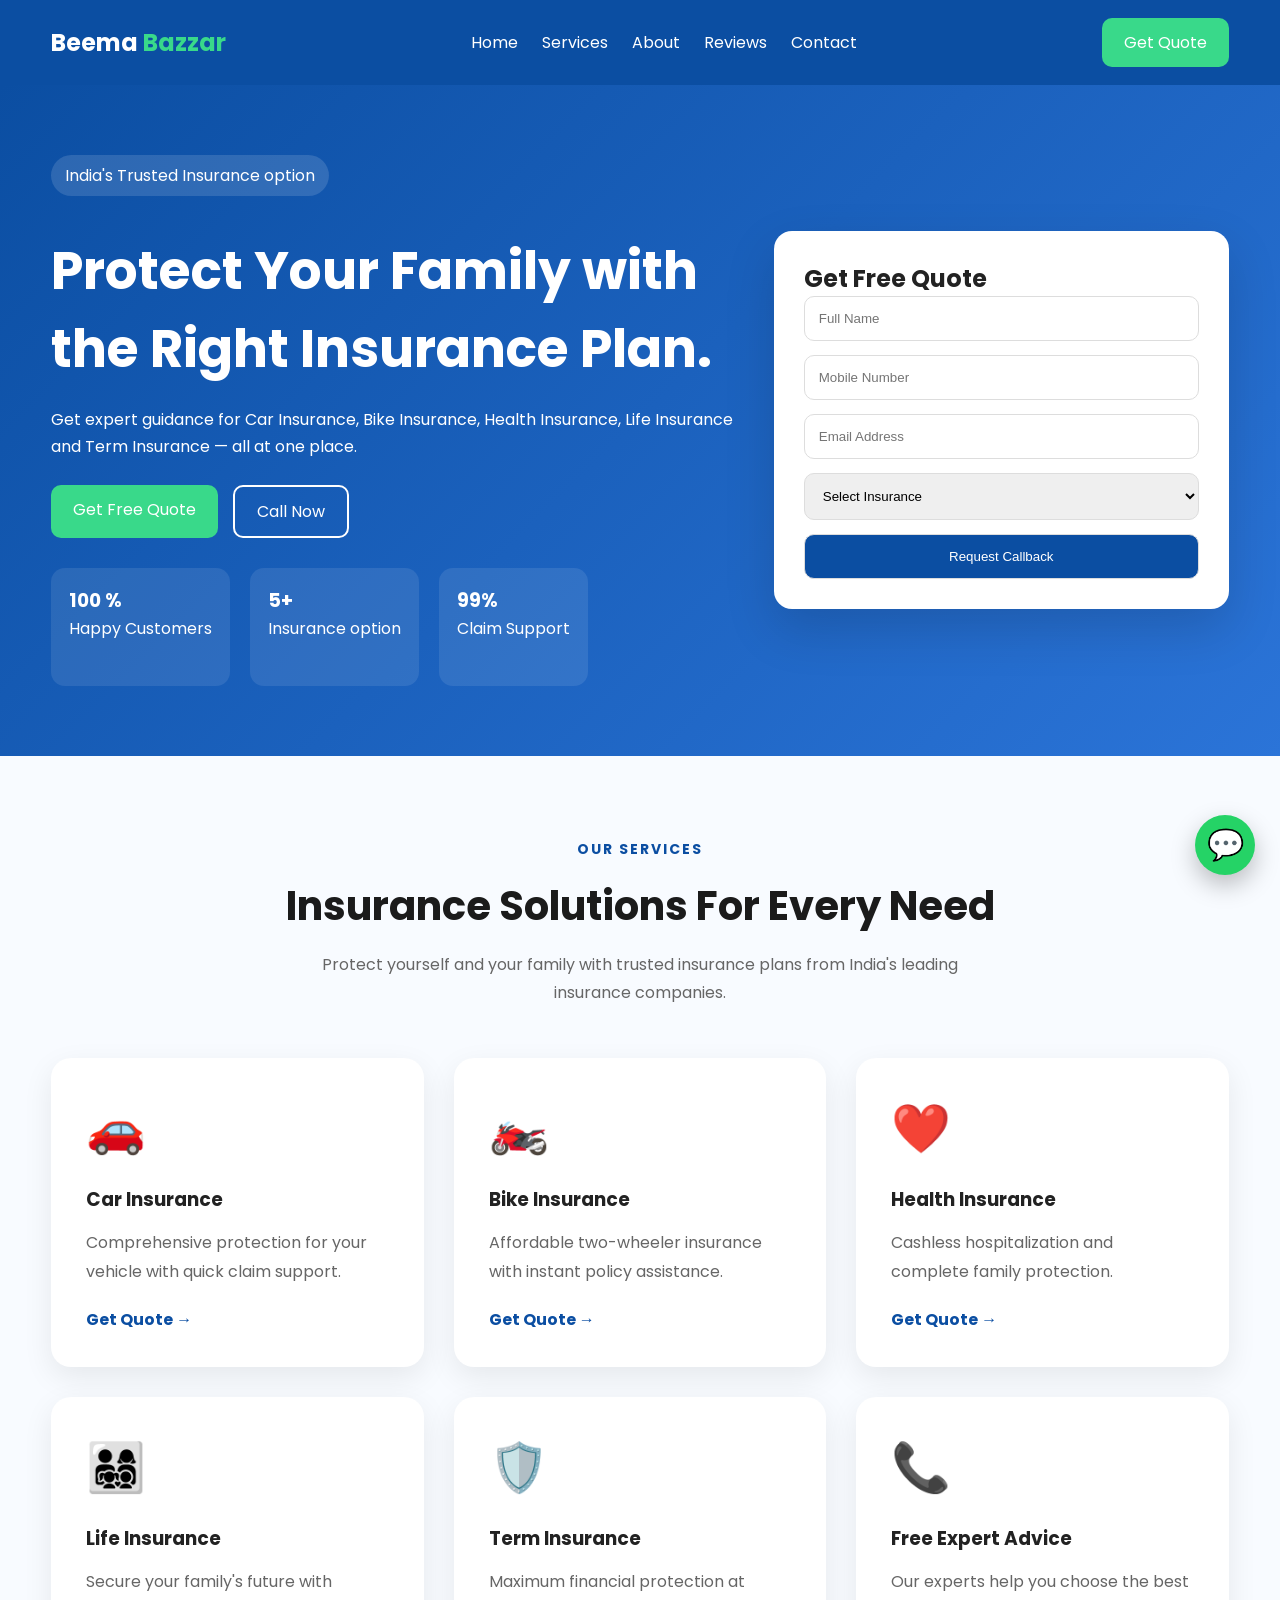
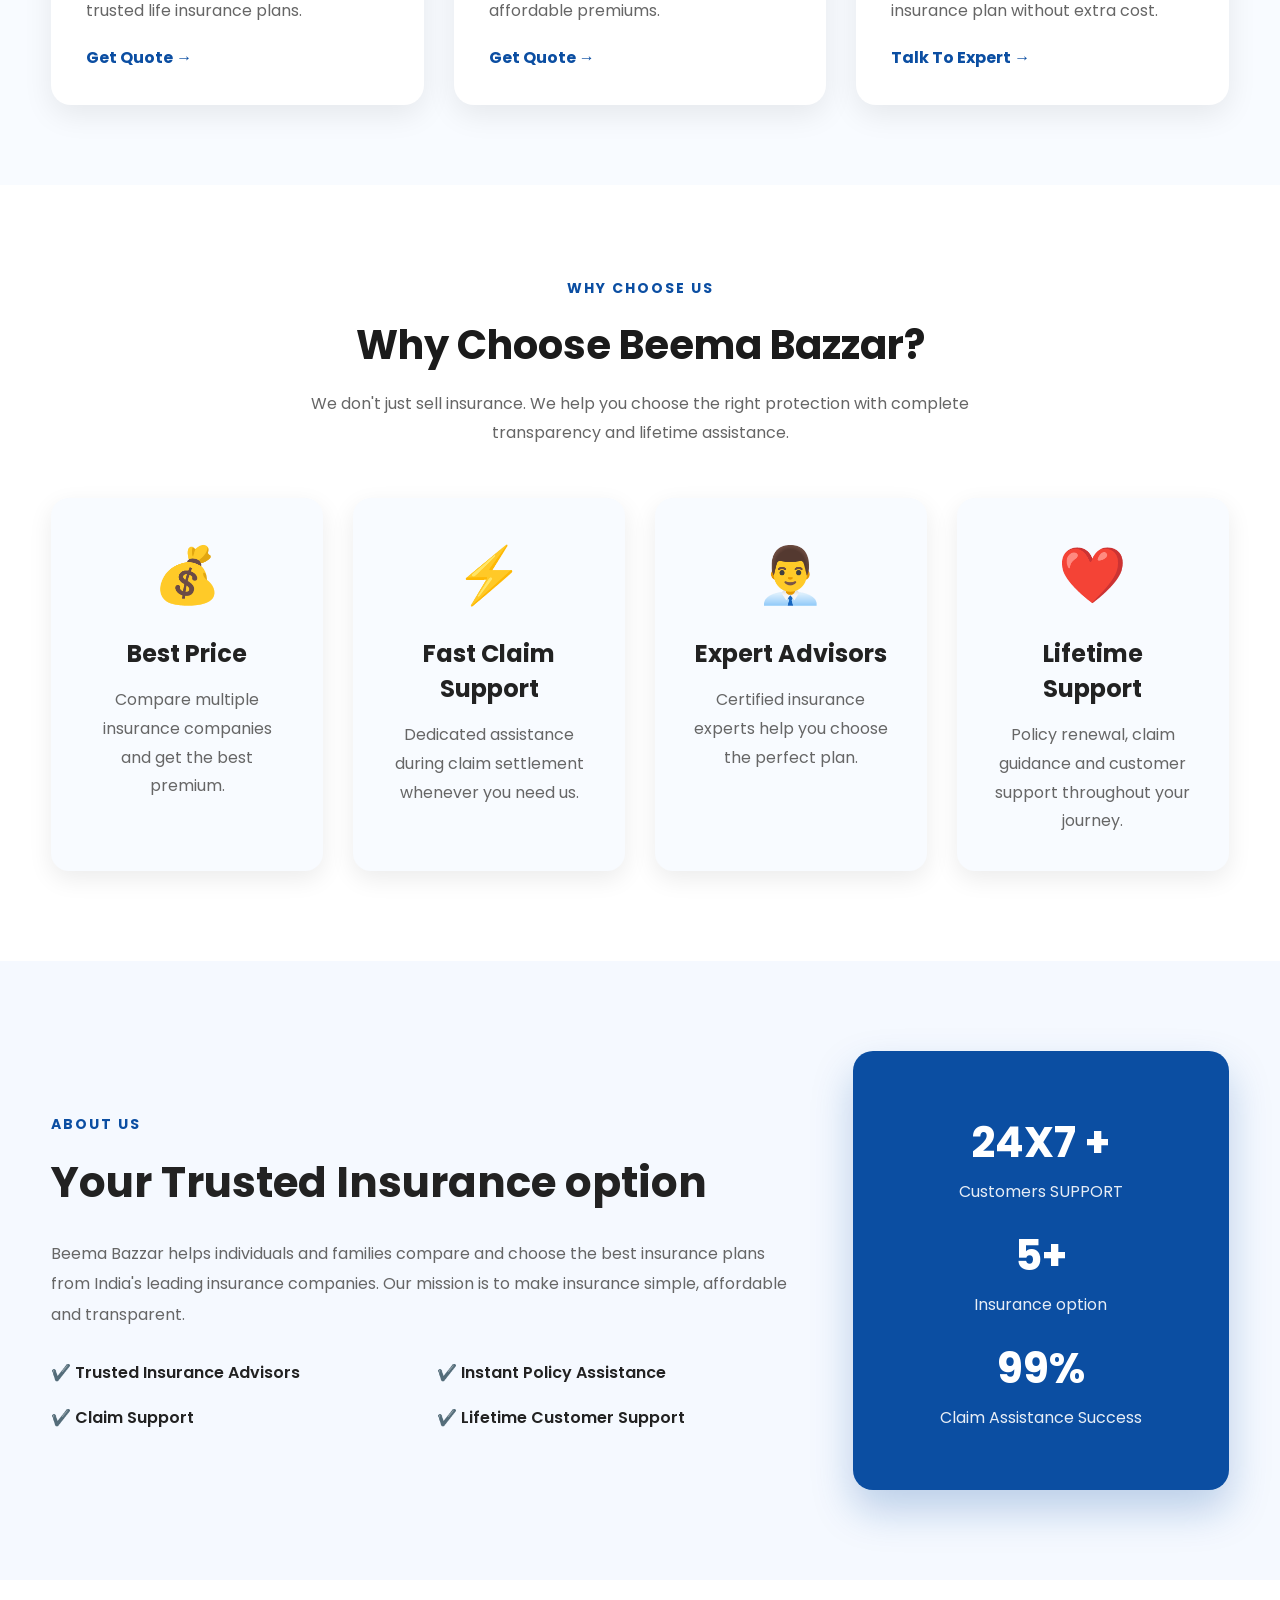
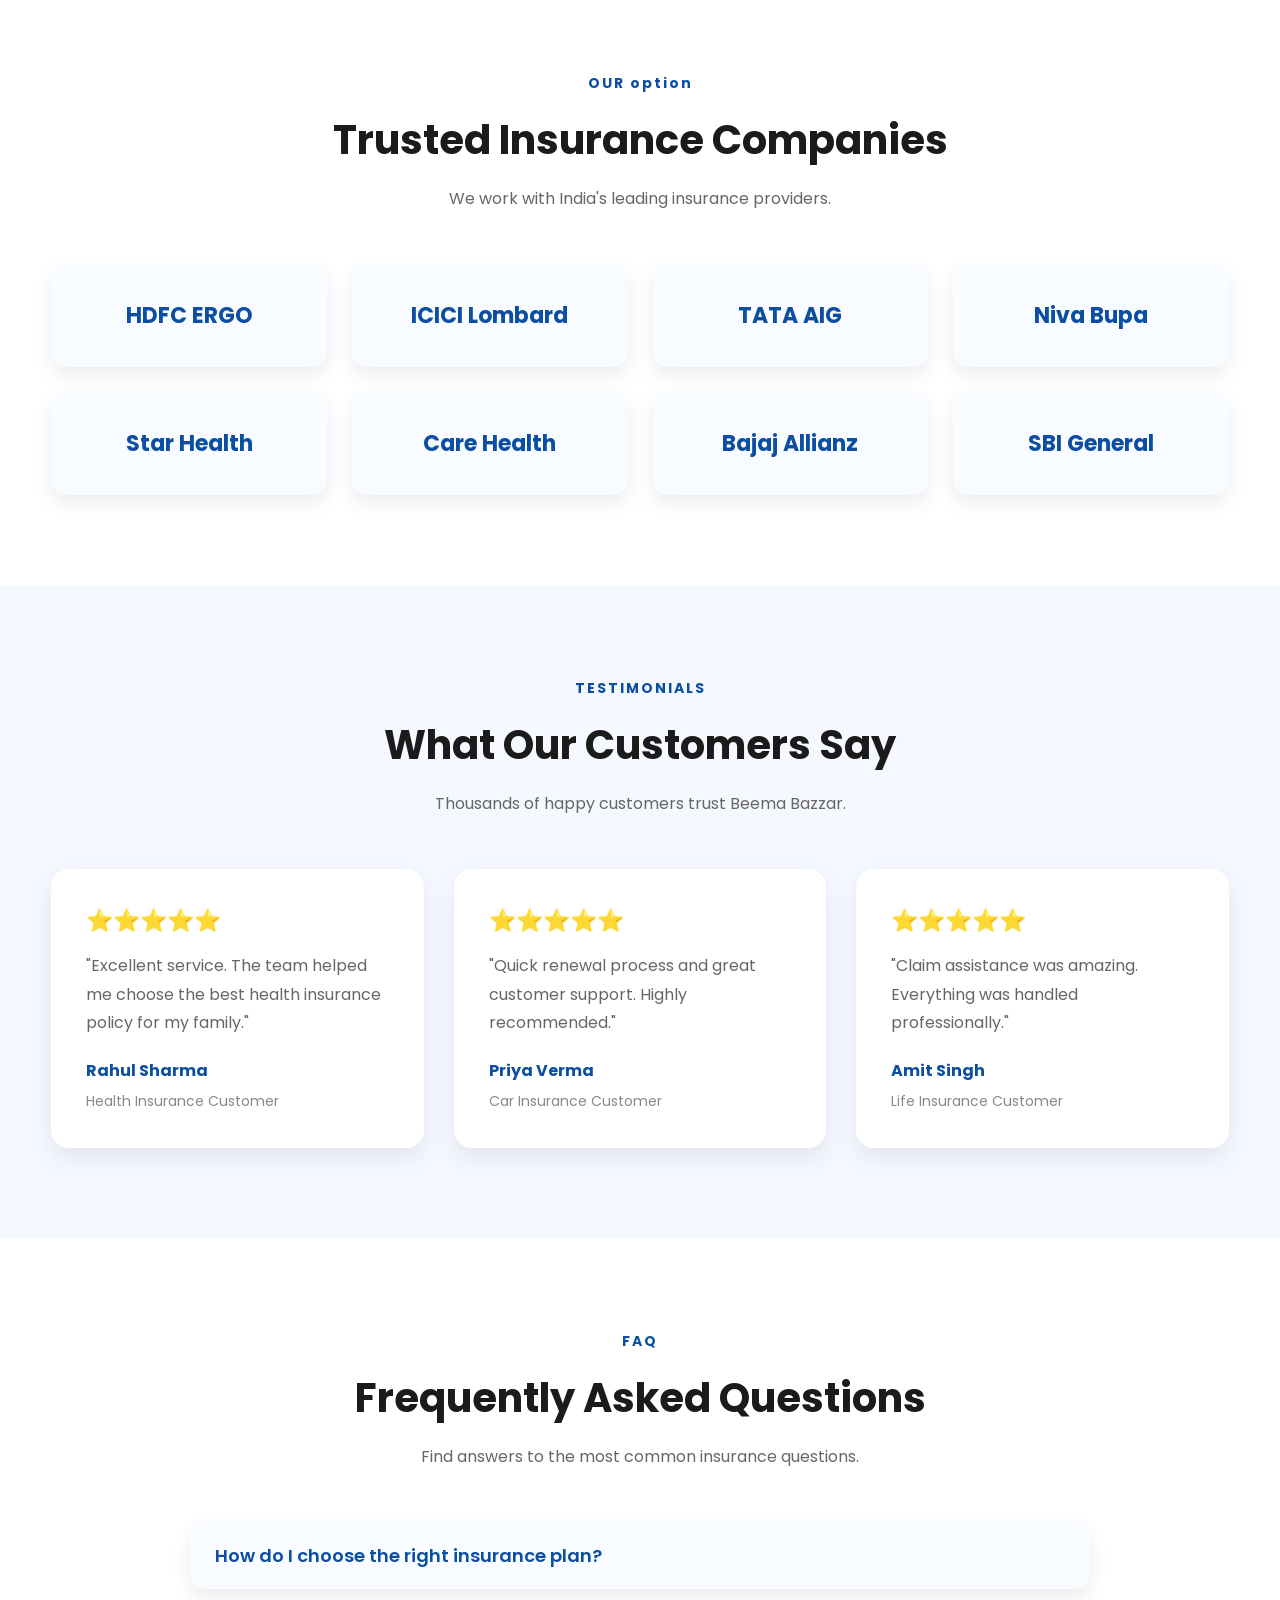
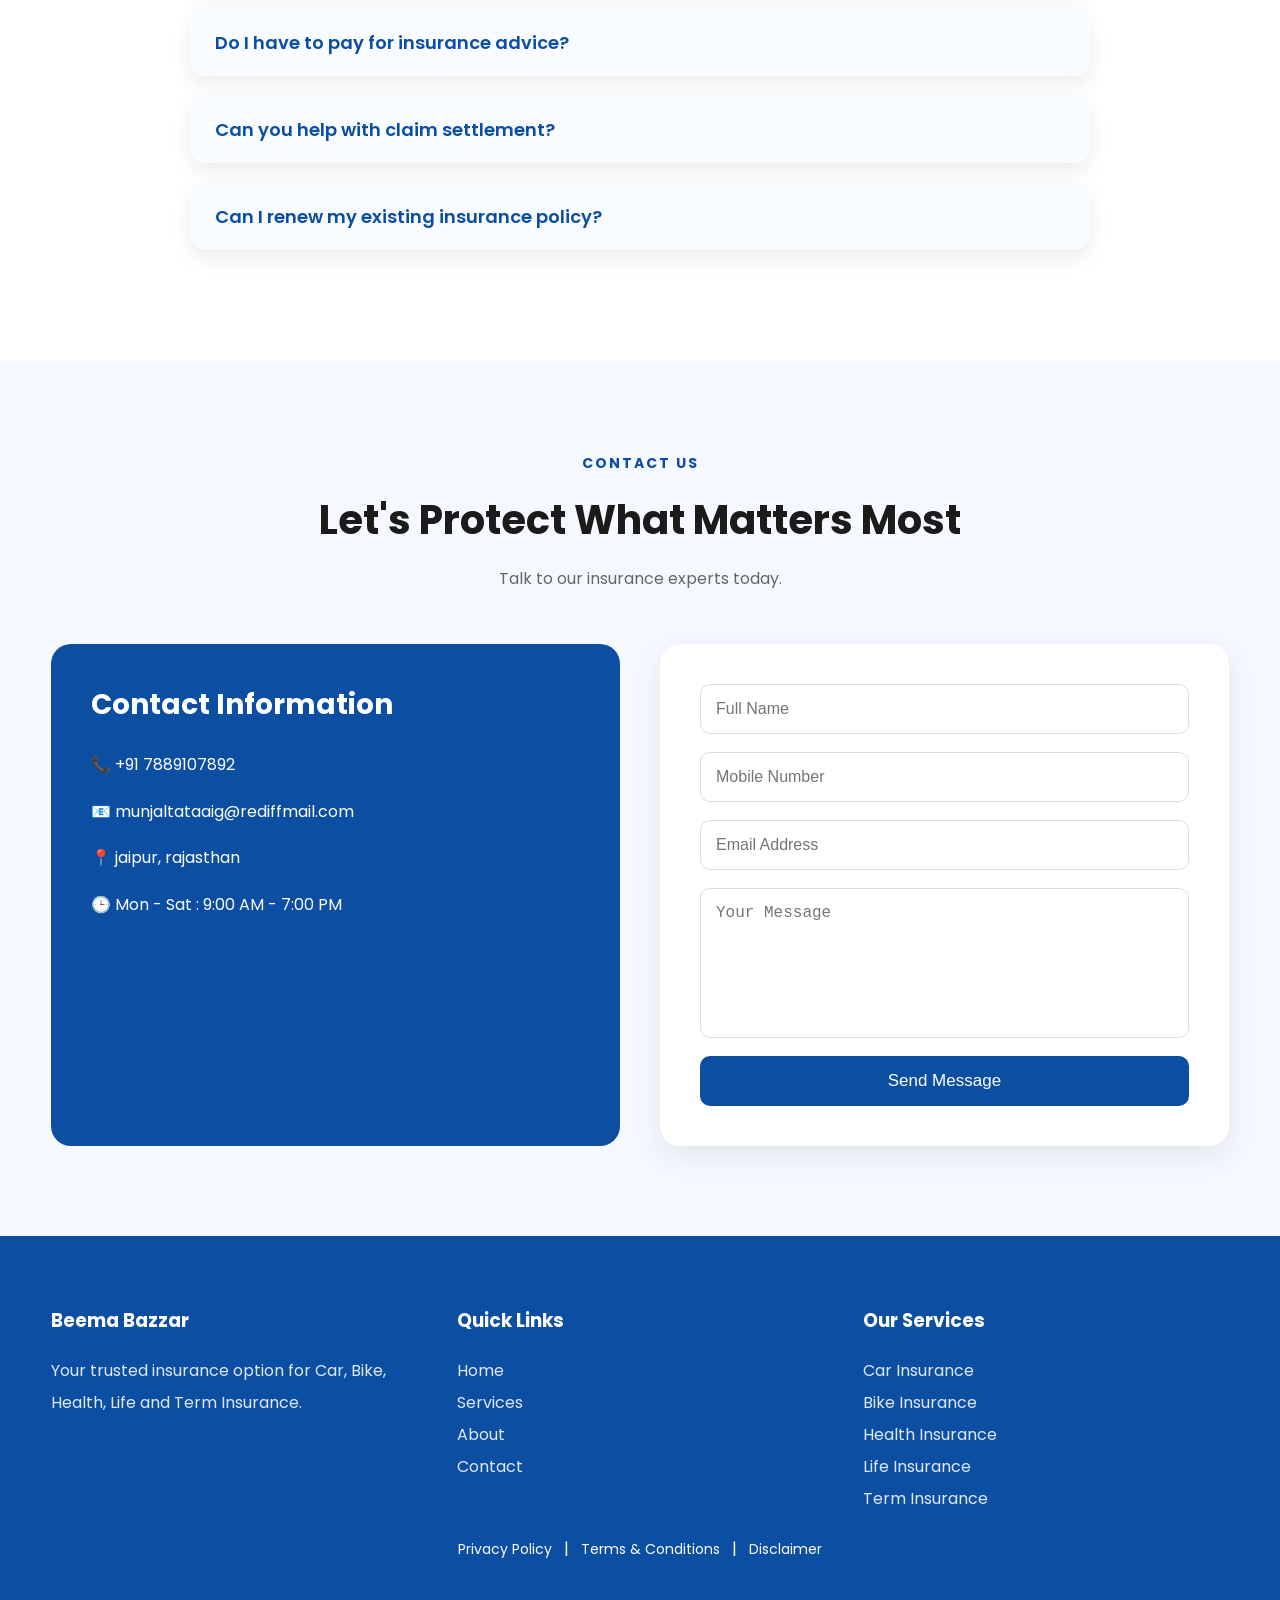
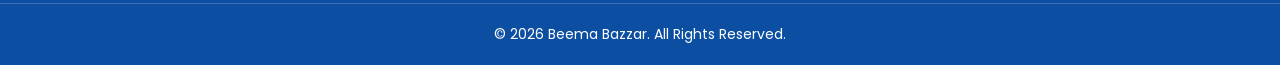
==== commit 531c4818: "Phase 1 completed - Legal pages added" ====
--- a/index.html
+++ b/index.html
@@ -650,6 +650,12 @@
 
     </div>
 
+    <div class="footer-links">
+    <a href="privacy-policy.html">Privacy Policy</a> |
+    <a href="terms.html">Terms & Conditions</a> |
+    <a href="disclaimer.html">Disclaimer</a>
+</div>
+
     <div class="copyright">
         © 2026 Beema Bazzar. All Rights Reserved.
     </div>
--- a/style.css
+++ b/style.css
@@ -538,4 +538,20 @@
 
 .whatsapp-btn:hover{
     transform:scale(1.1);
+}
+.footer-links{
+    text-align:center;
+    margin:20px 0 10px;
+}
+
+.footer-links a{
+    color:#ffffff;
+    text-decoration:none;
+    margin:0 8px;
+    font-size:14px;
+    transition:0.3s;
+}
+
+.footer-links a:hover{
+    color:#ffd54f;
 }
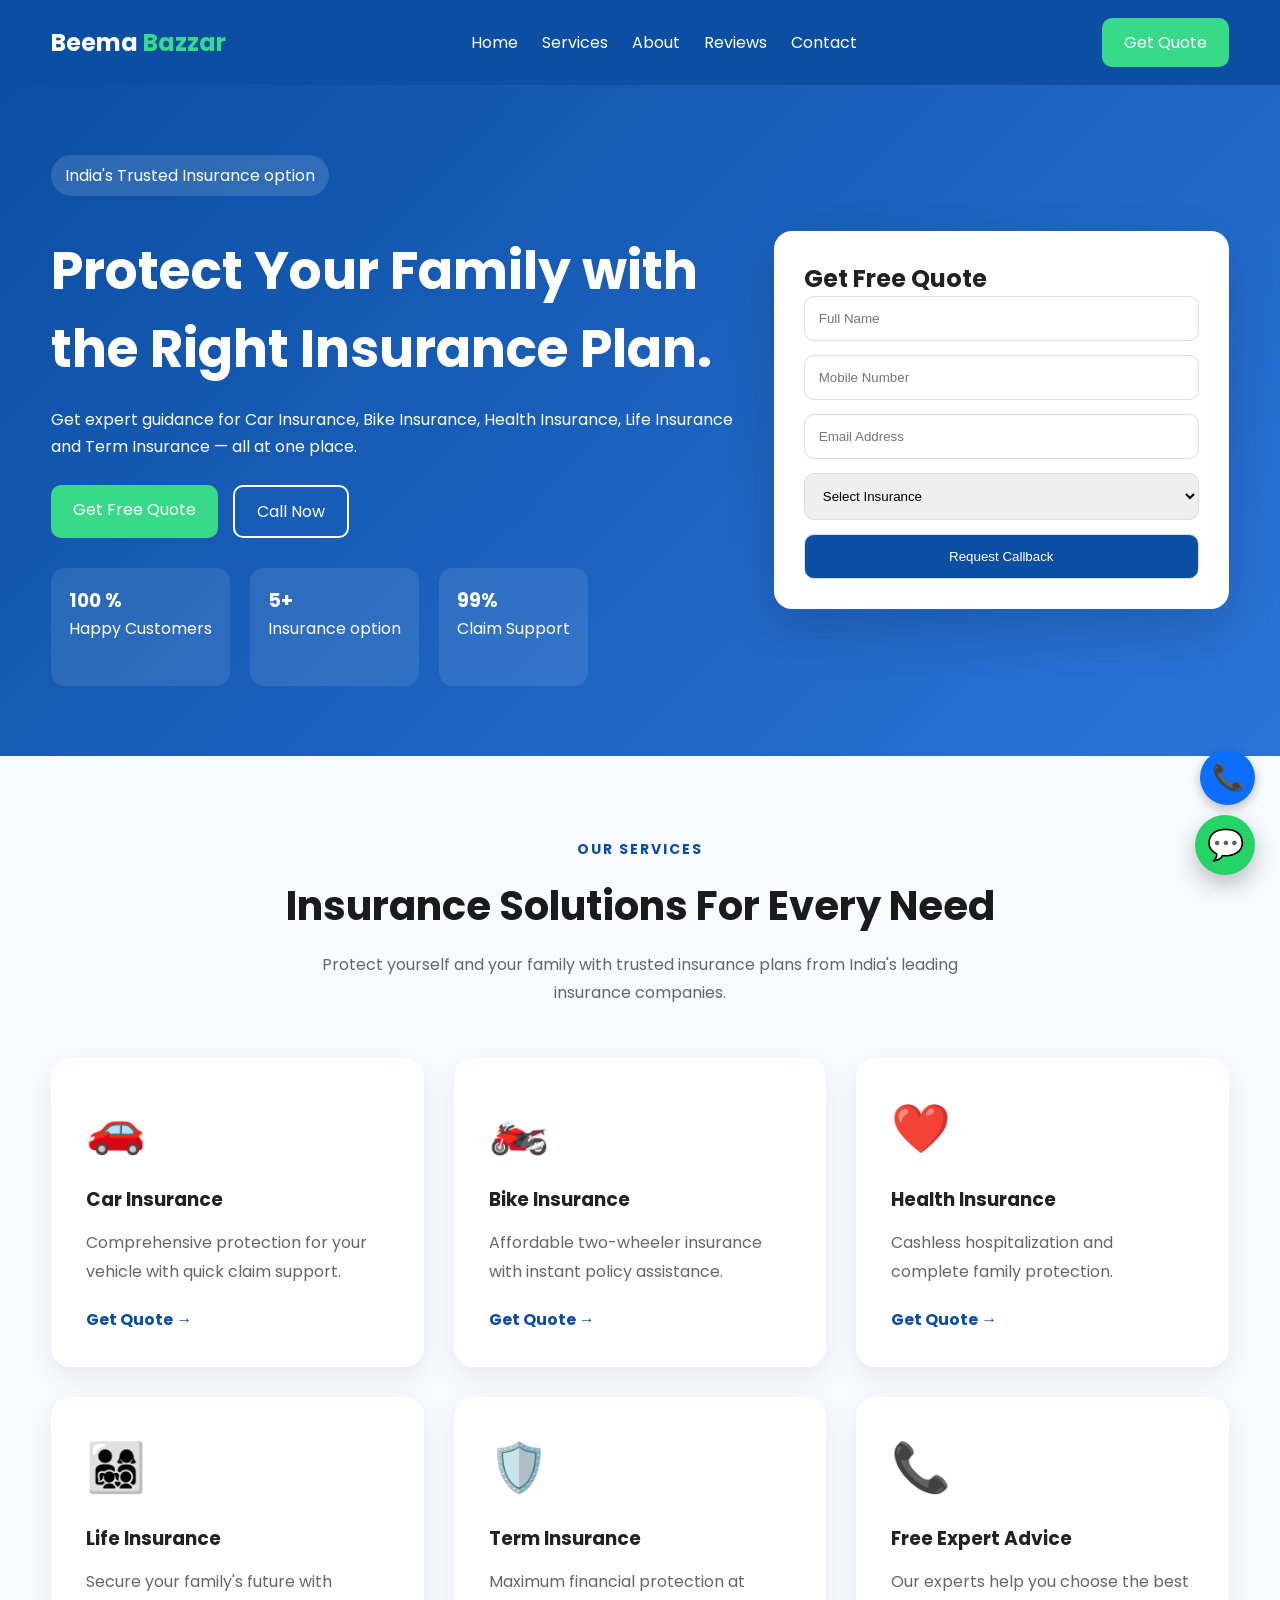
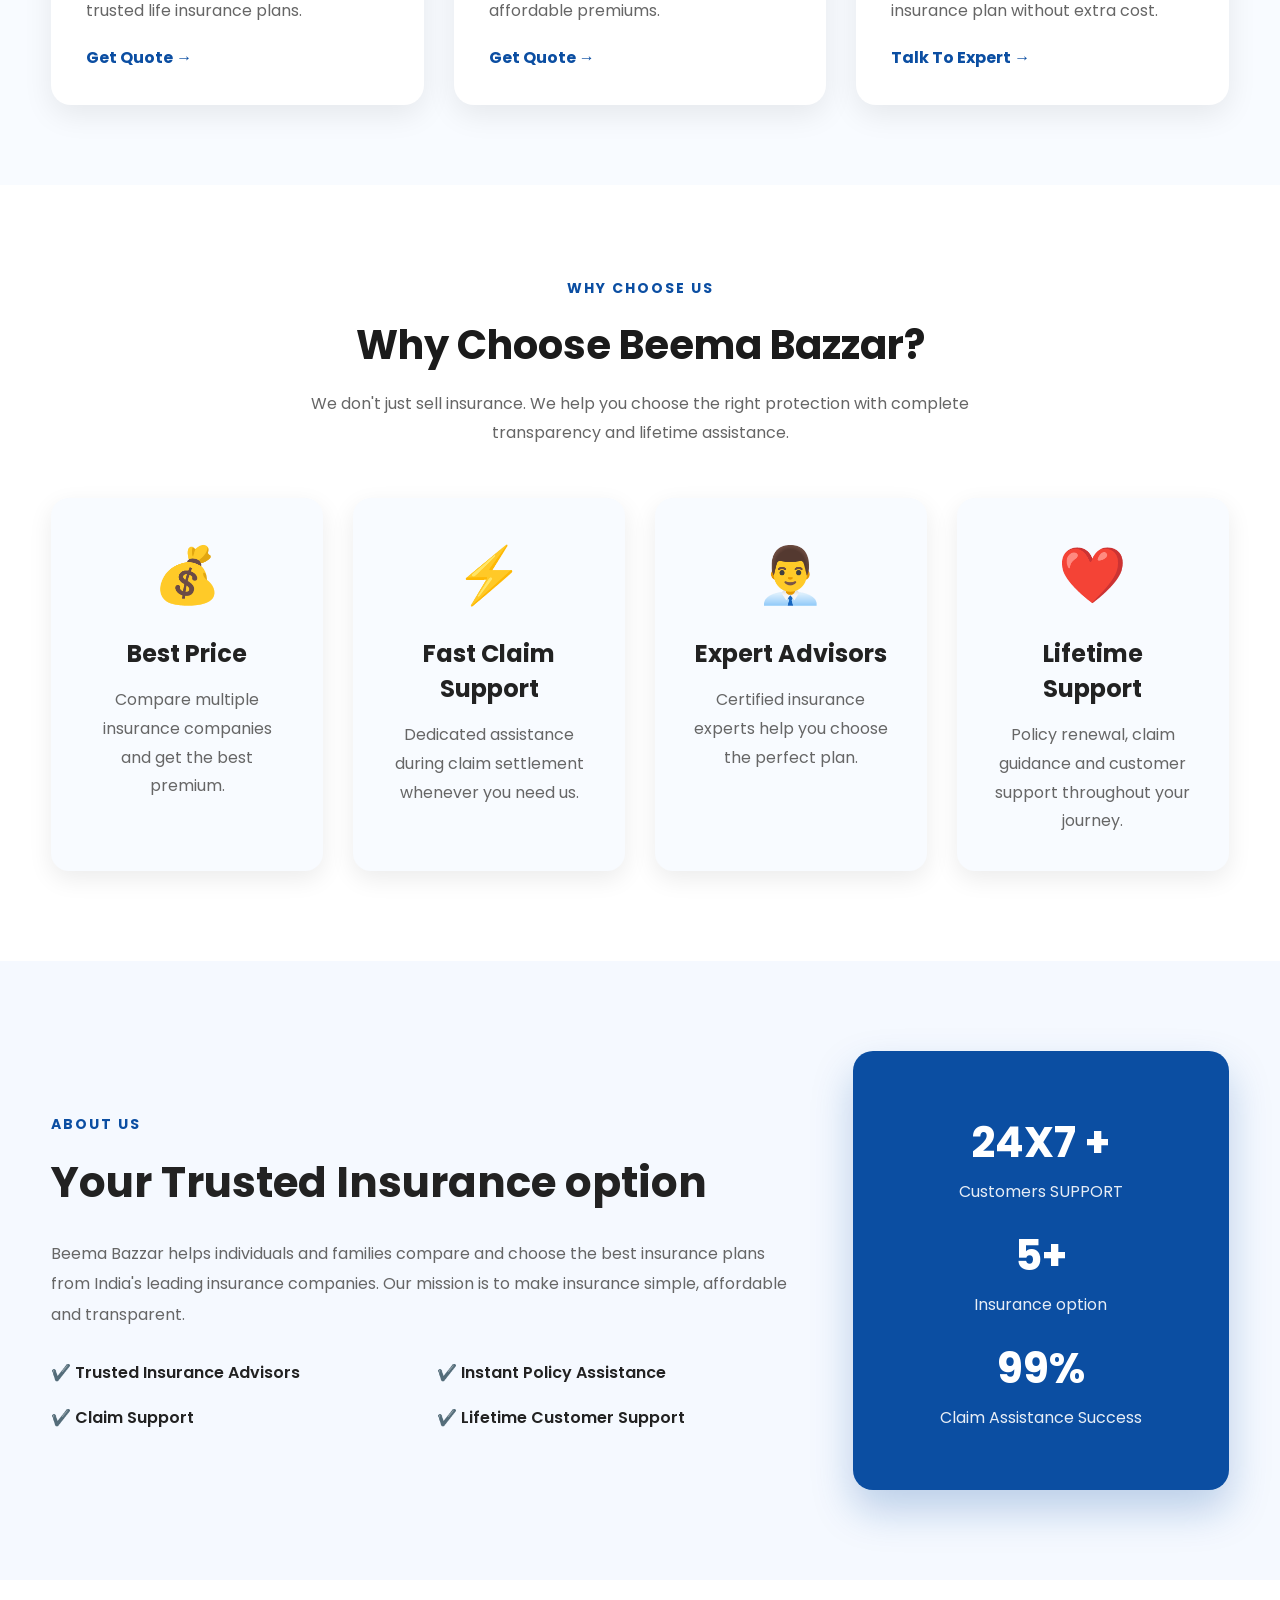
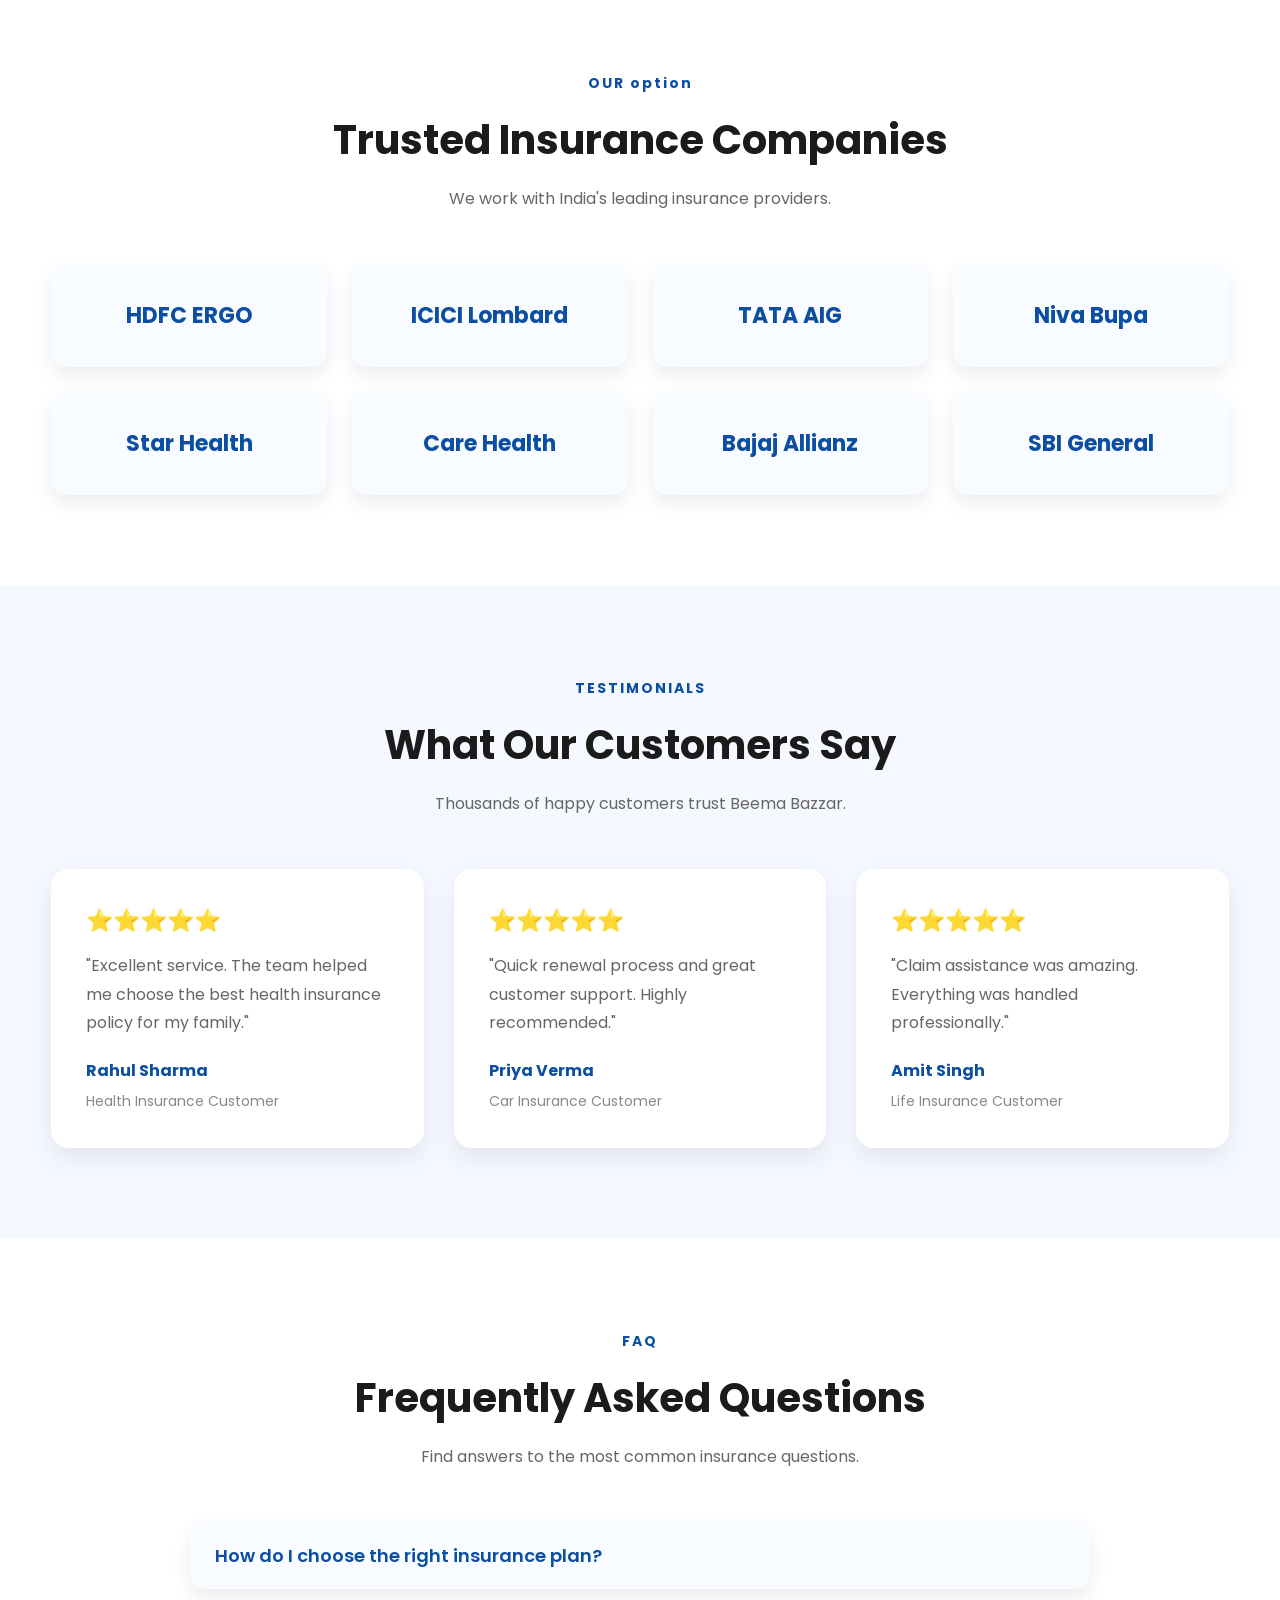
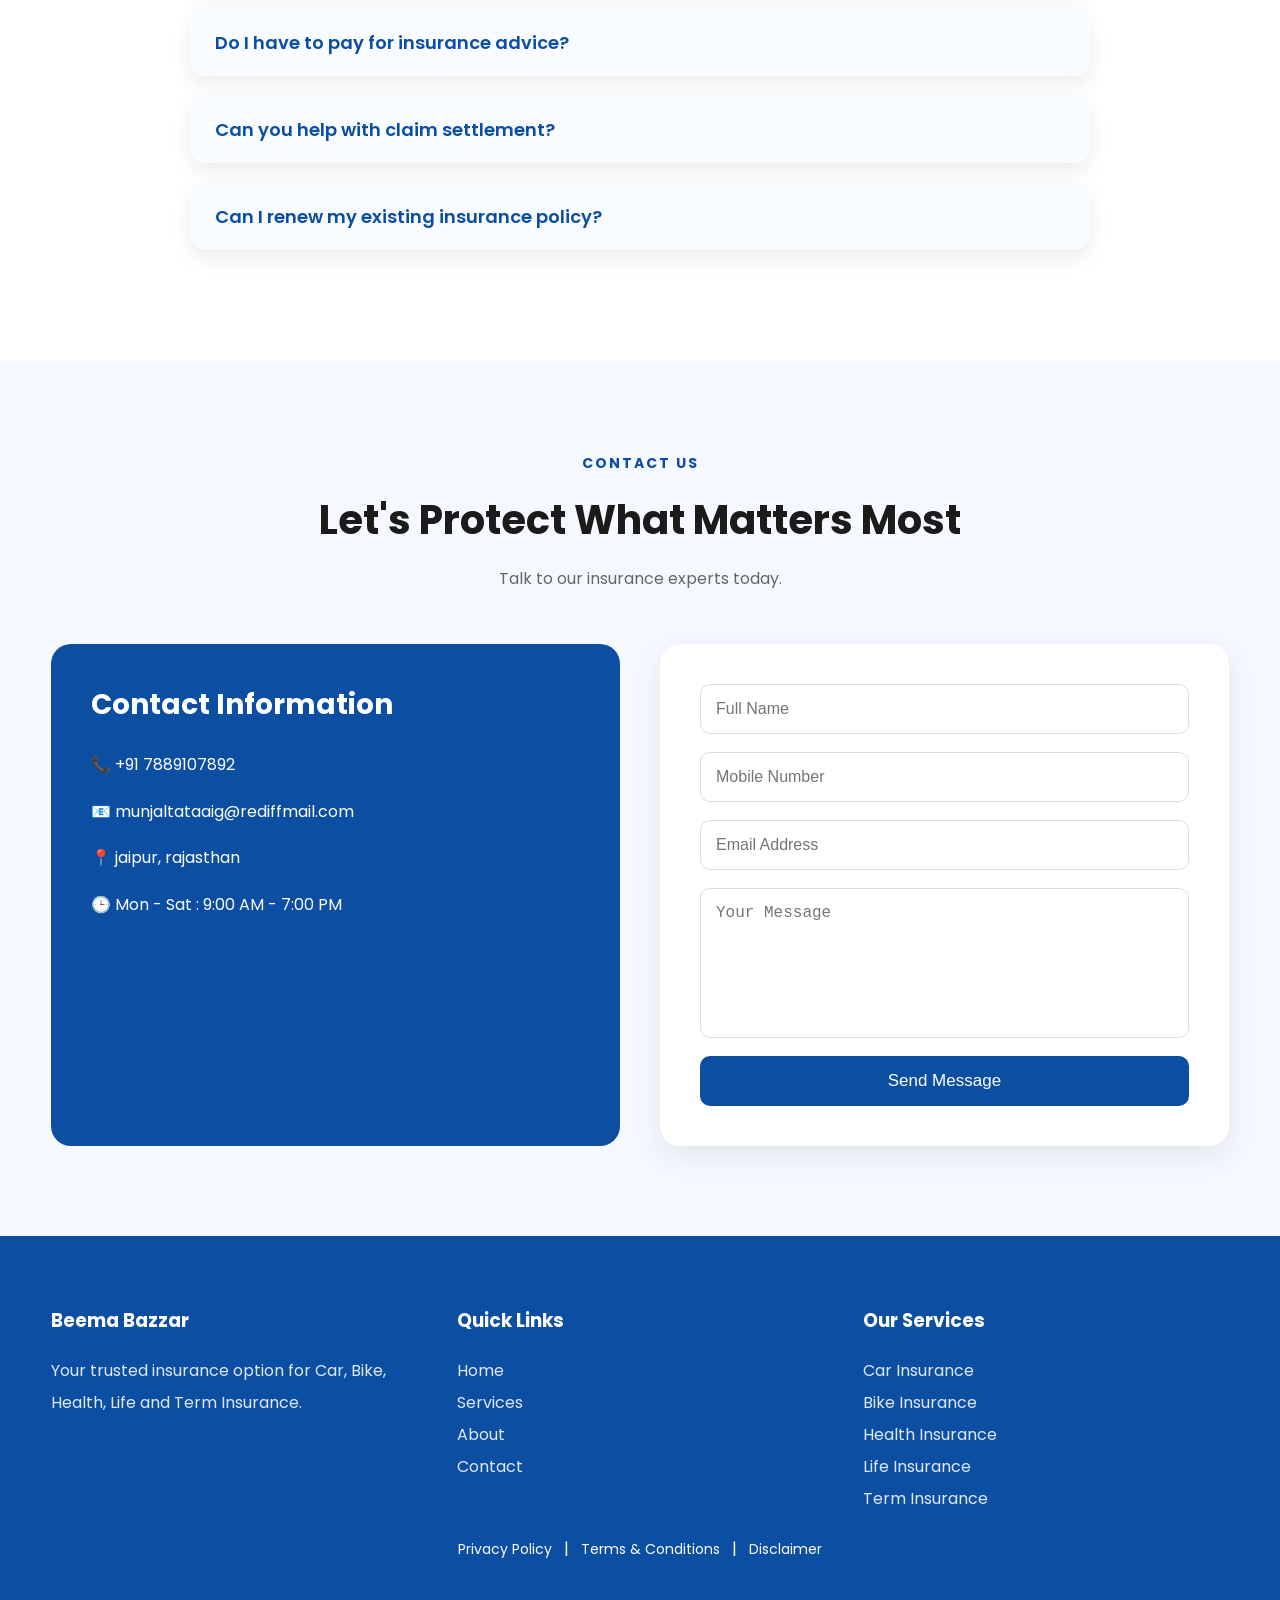
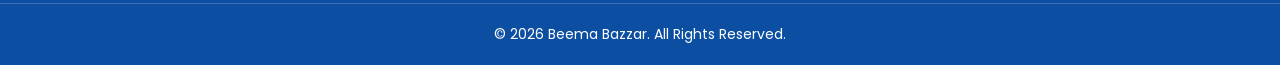
==== commit faa8d212: "Added floating call button" ====
--- a/index.html
+++ b/index.html
@@ -662,9 +662,17 @@
 
 </footer>
 
-<a href="https://wa.me/917889107892" class="whatsapp-btn" target="_blank">
+<a href="https://wa.me/917889107892?text=Hello%20Beema%20Bazzar,%20I%20need%20help%20with%20insurance."
+   class="whatsapp-btn"
+   target="_blank"
+   rel="noopener">
     💬
 </a>
+
+<a href="tel:+917889107892" class="call-btn" aria-label="Call Now">
+    📞
+</a>
+
 <script src="script.js"></script>
 </body>
     
--- a/style.css
+++ b/style.css
@@ -554,4 +554,27 @@
 
 .footer-links a:hover{
     color:#ffd54f;
+}
+
+.call-btn{
+    position:fixed;
+    right:25px;
+    bottom:95px;
+    width:55px;
+    height:55px;
+    background:#0d6efd;
+    color:#fff;
+    border-radius:50%;
+    display:flex;
+    align-items:center;
+    justify-content:center;
+    text-decoration:none;
+    font-size:26px;
+    box-shadow:0 4px 12px rgba(0,0,0,0.25);
+    z-index:999;
+    transition:0.3s;
+}
+
+.call-btn:hover{
+    transform:scale(1.1);
 }
